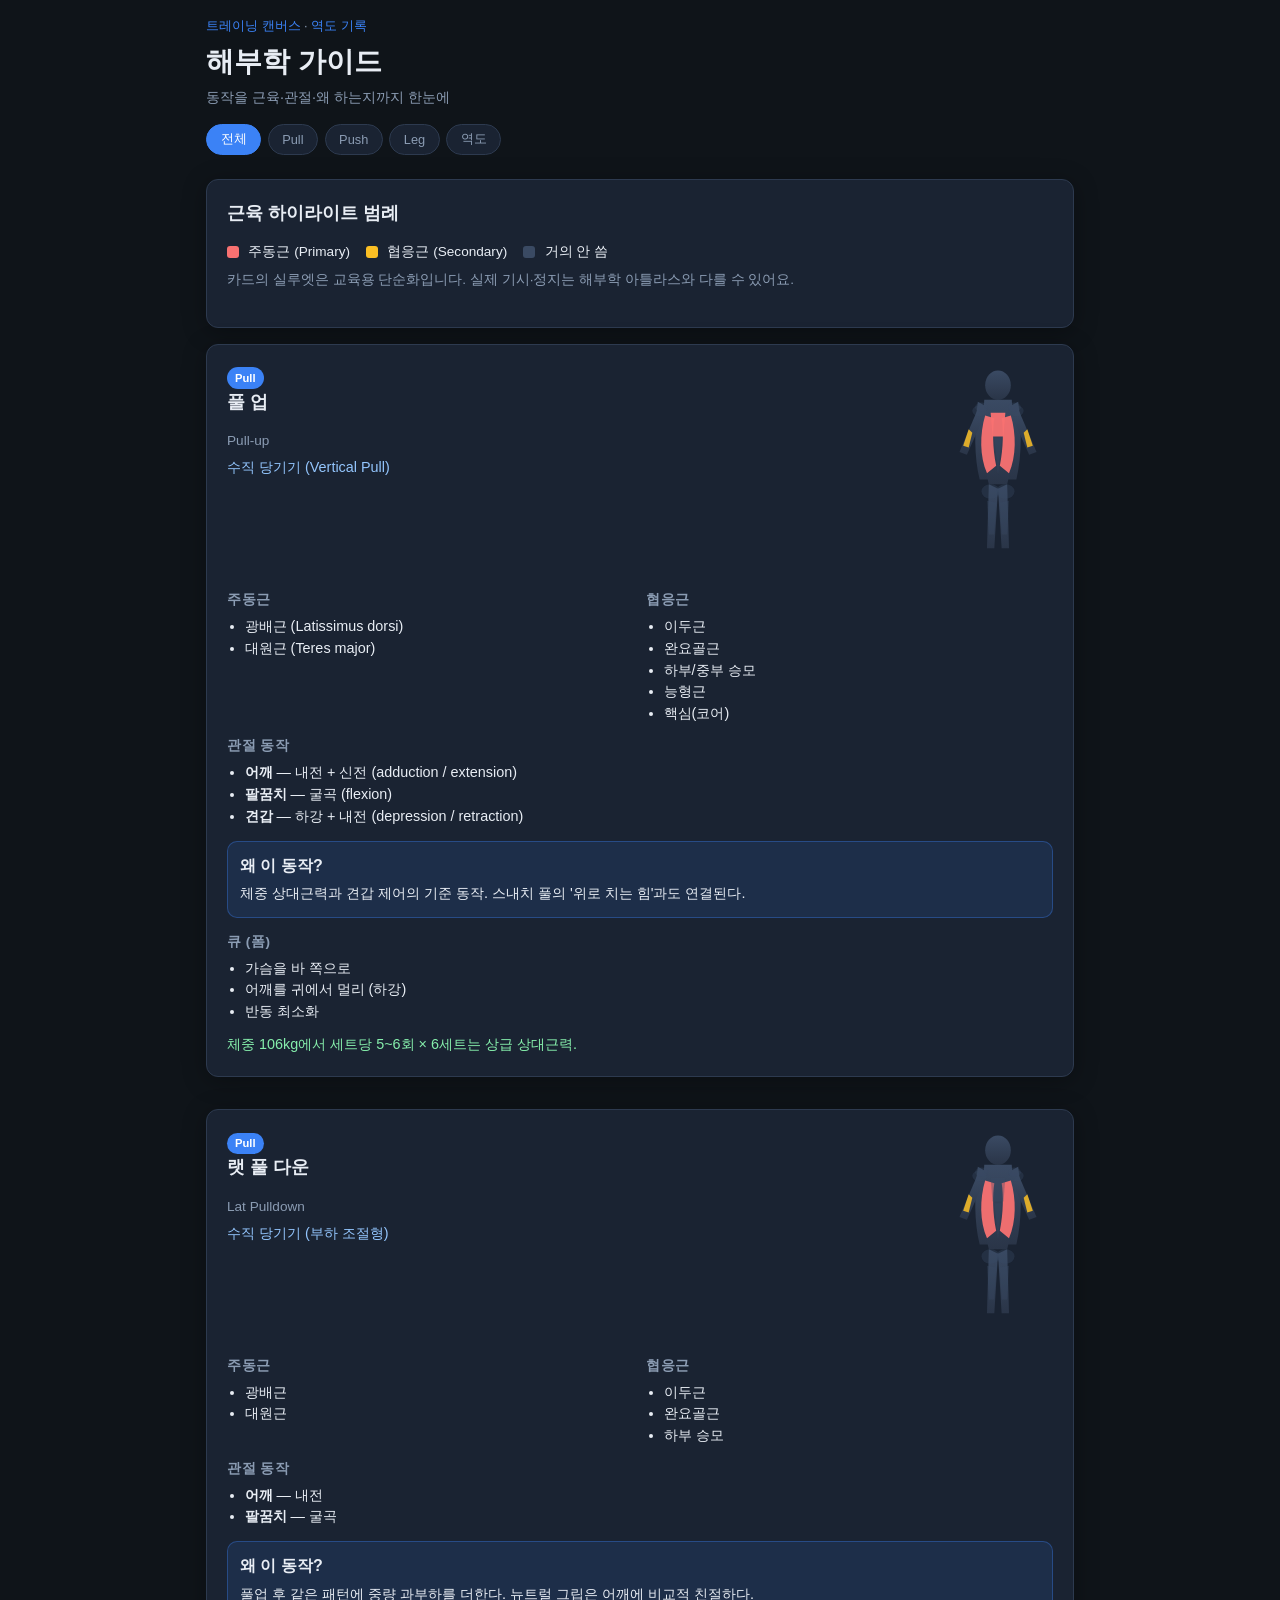
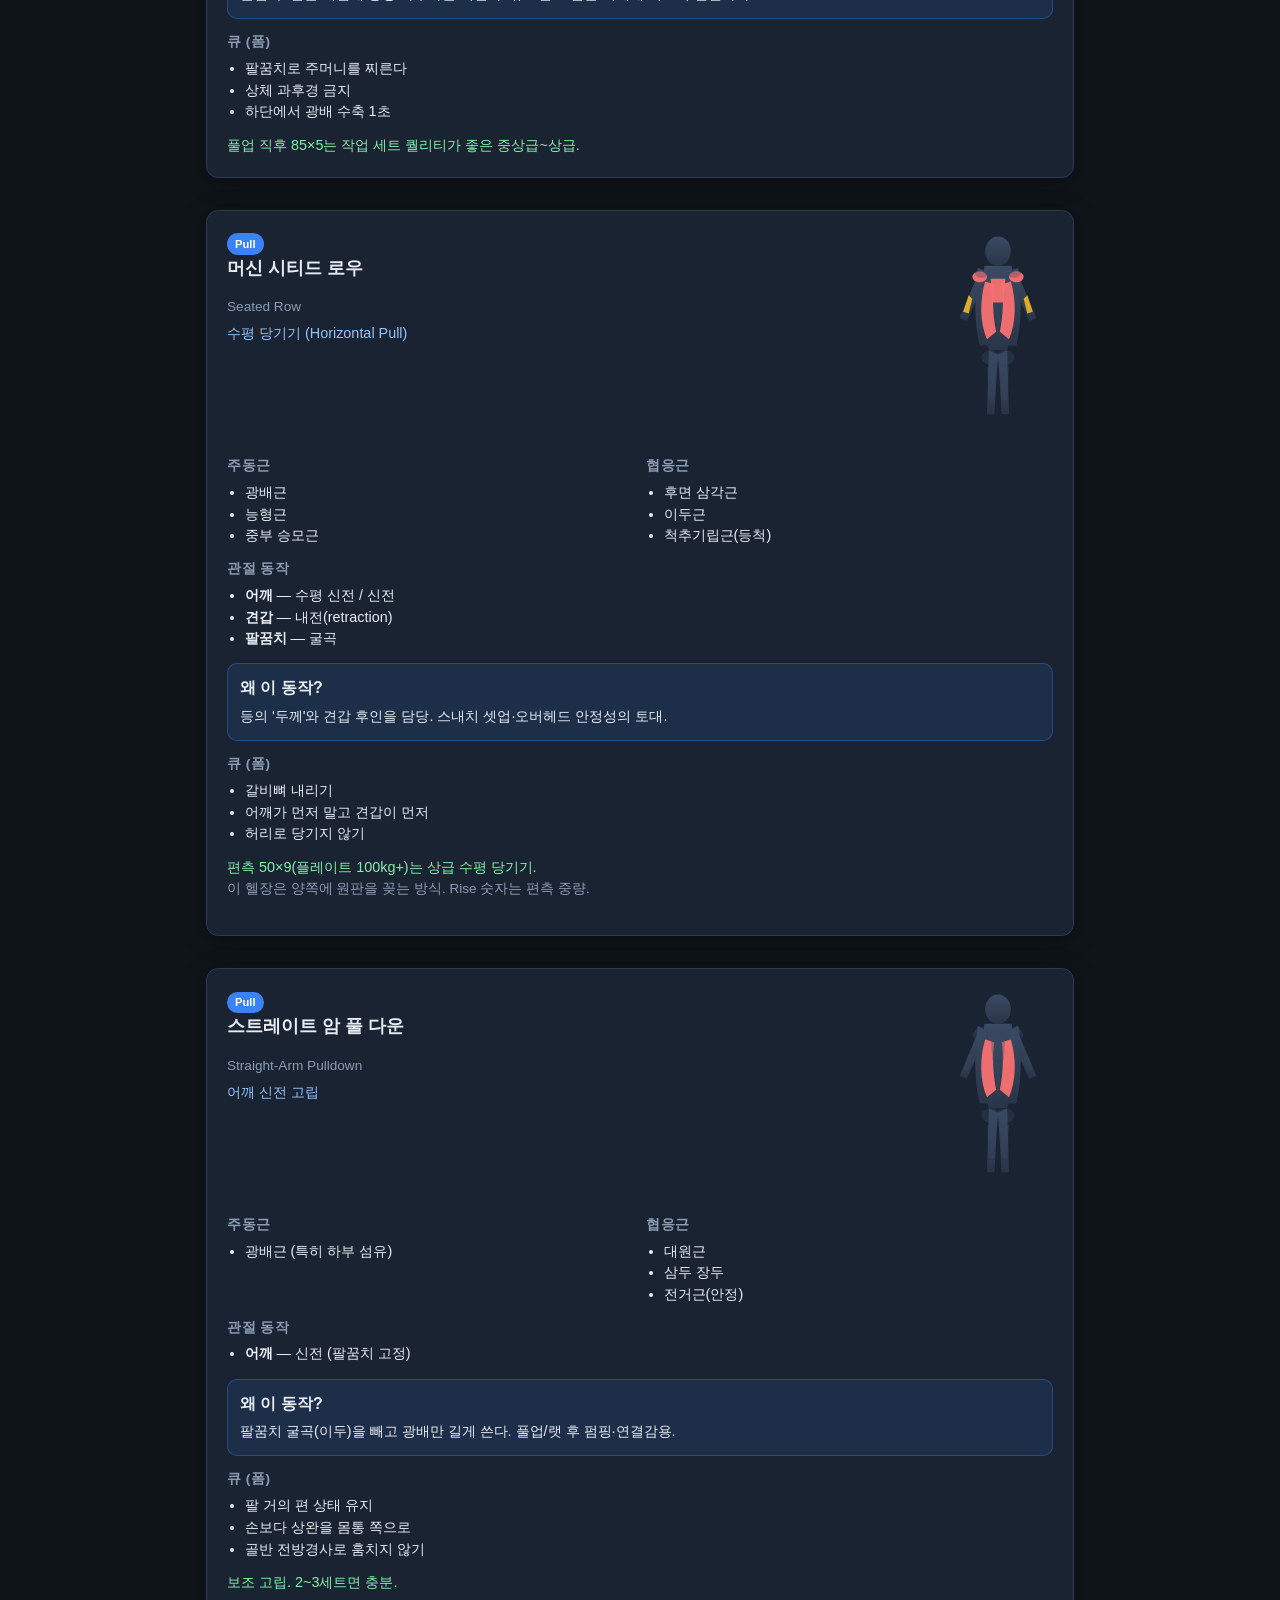
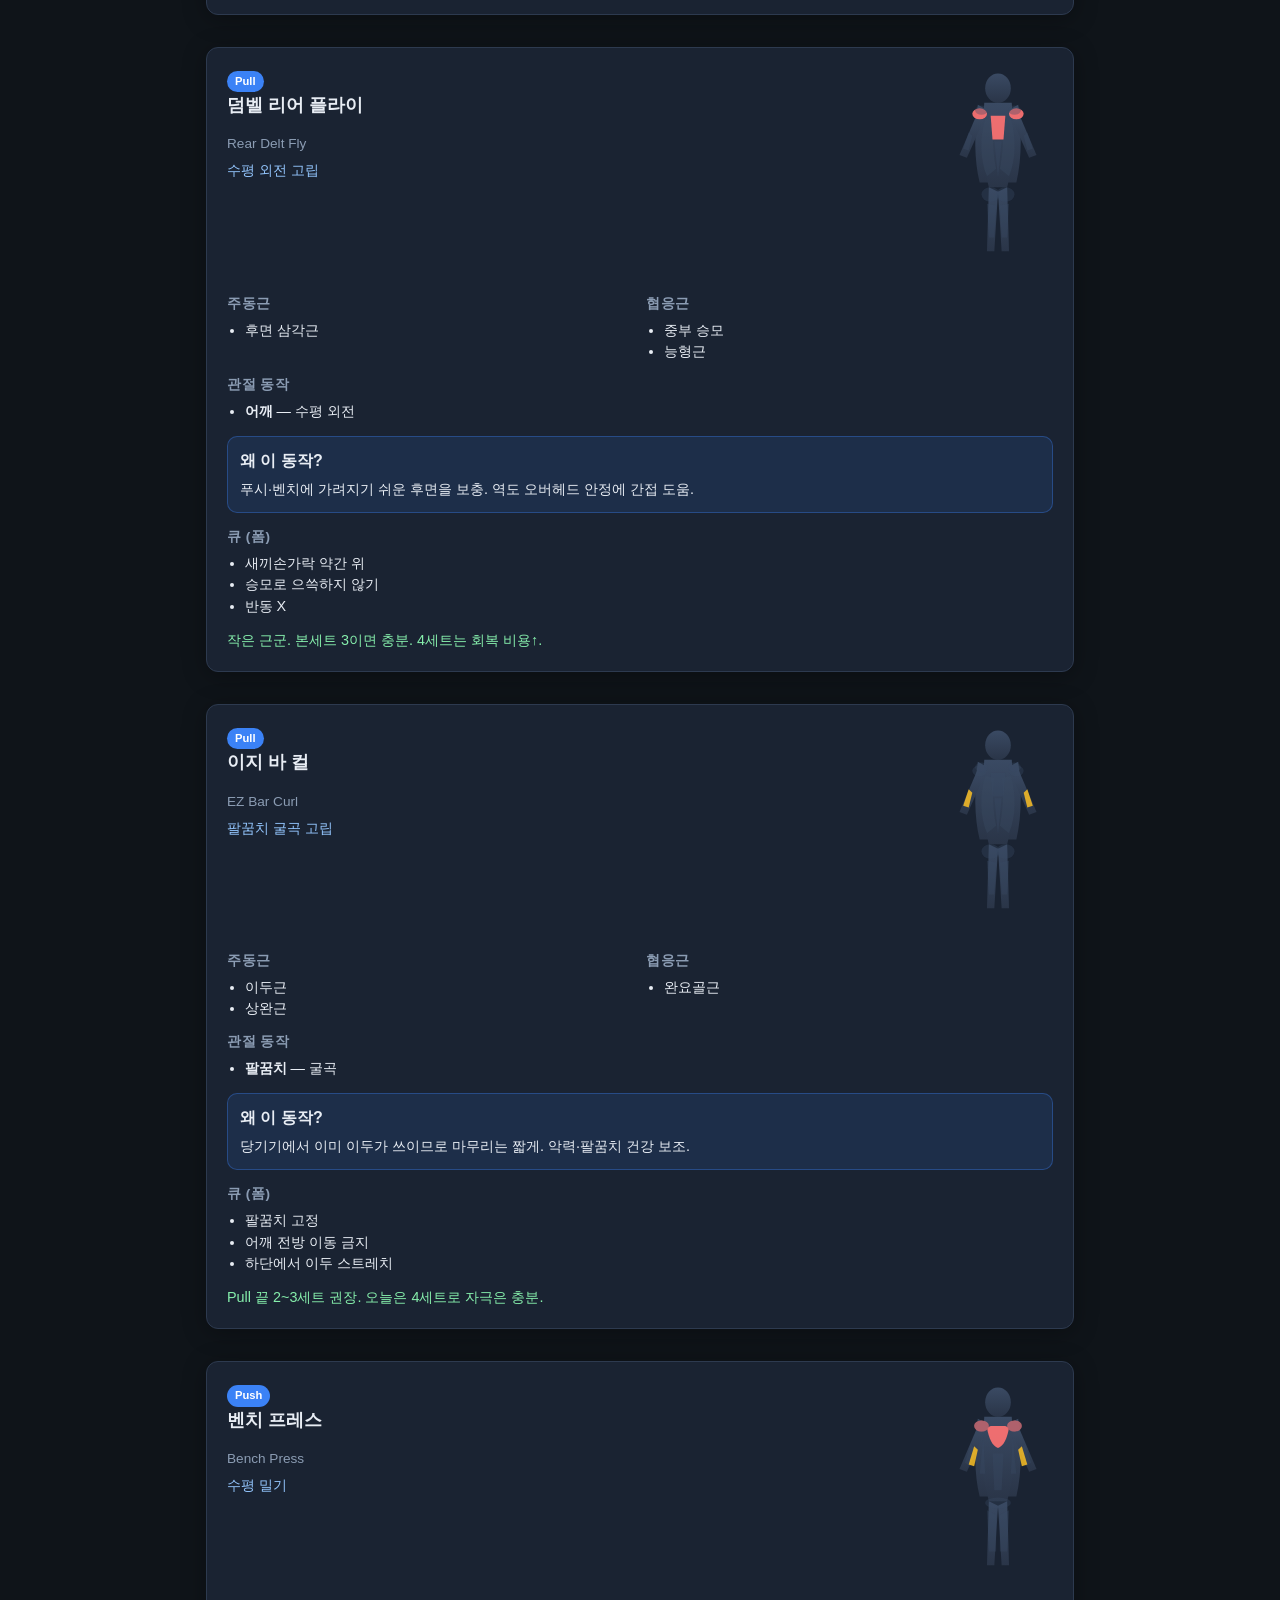
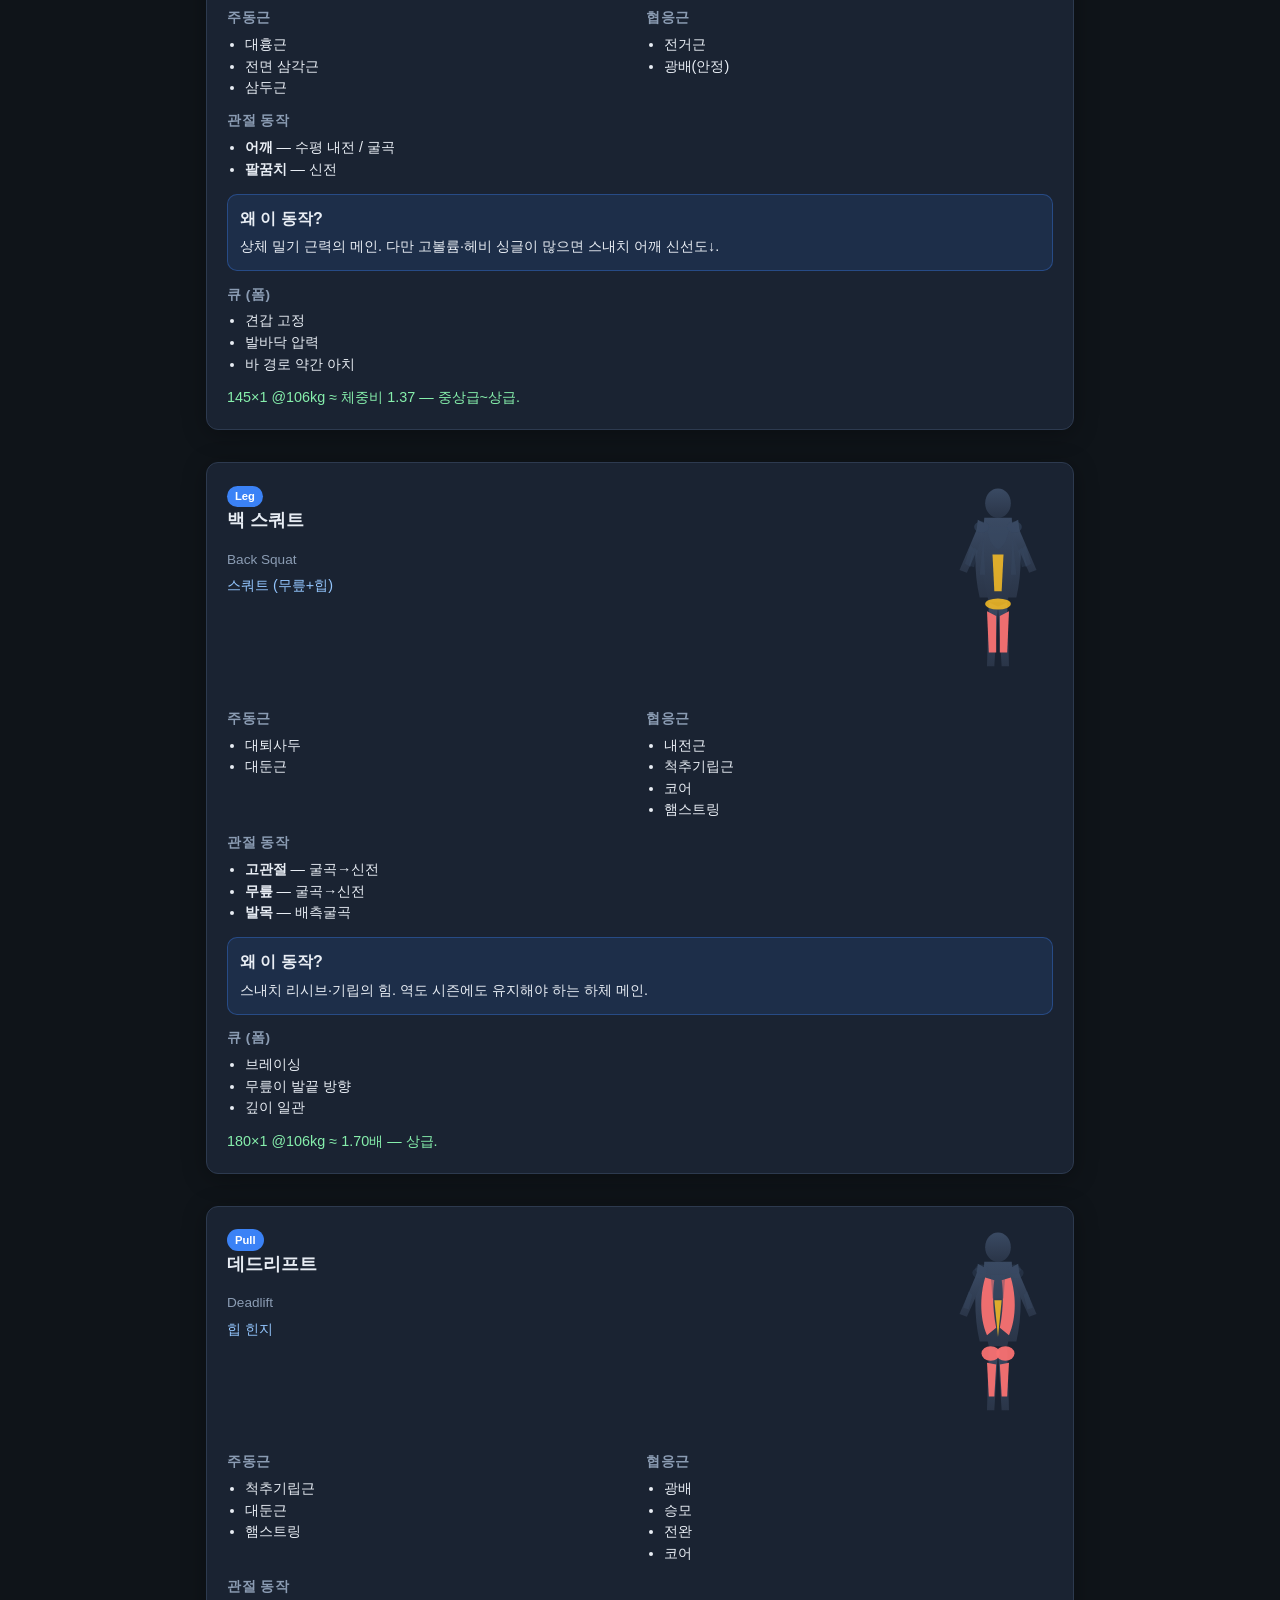
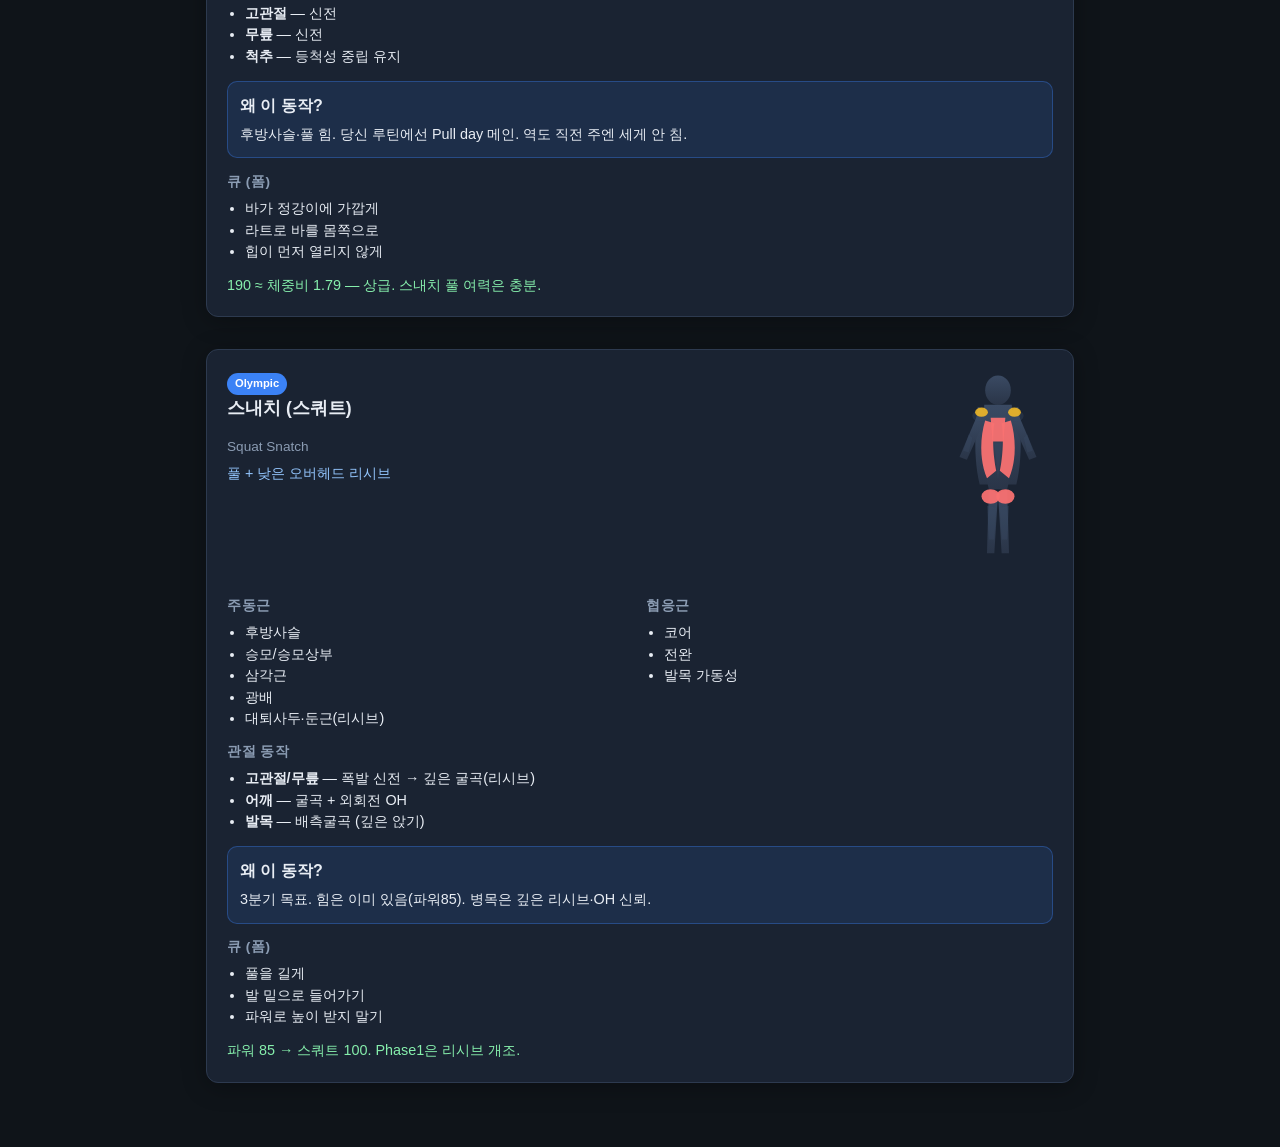
==== anatomy.html @ 2588e781 "Add training canvas and anatomy guide for coaching logs Seed gym/run sessions from recent Rise and r" ====
<!DOCTYPE html>
<html lang="ko">
<head>
  <meta charset="UTF-8">
  <meta name="viewport" content="width=device-width, initial-scale=1.0, viewport-fit=cover">
  <meta name="theme-color" content="#0f1419">
  <title>해부학 가이드 — Training Lab</title>
  <link rel="stylesheet" href="css/style.css">
  <link rel="stylesheet" href="css/lab.css">
</head>
<body>
  <div class="app lab">
    <header class="header">
      <div class="header__brand">
        <p class="eyebrow"><a href="canvas.html">트레이닝 캔버스</a> · <a href="index.html">역도 기록</a></p>
        <h1>해부학 가이드</h1>
        <p class="subtitle">동작을 근육·관절·왜 하는지까지 한눈에</p>
      </div>
      <div class="chip-row" id="category-filters">
        <button class="chip active" data-cat="all">전체</button>
        <button class="chip" data-cat="Pull">Pull</button>
        <button class="chip" data-cat="Push">Push</button>
        <button class="chip" data-cat="Leg">Leg</button>
        <button class="chip" data-cat="Olympic">역도</button>
      </div>
    </header>

    <main>
      <section class="card legend-card">
        <h2>근육 하이라이트 범례</h2>
        <div class="legend-grid">
          <span><i class="swatch swatch-primary"></i> 주동근 (Primary)</span>
          <span><i class="swatch swatch-secondary"></i> 협응근 (Secondary)</span>
          <span><i class="swatch swatch-muted"></i> 거의 안 씀</span>
        </div>
        <p class="hint">카드의 실루엣은 교육용 단순화입니다. 실제 기시·정지는 해부학 아틀라스와 다를 수 있어요.</p>
      </section>

      <div id="exercise-grid" class="exercise-grid"></div>
    </main>
  </div>

  <template id="exercise-card-tpl">
    <article class="card exercise-card">
      <div class="exercise-card__top">
        <div>
          <span class="badge-cat"></span>
          <h2 class="ex-name"></h2>
          <p class="ex-en"></p>
          <p class="ex-pattern"></p>
        </div>
        <div class="body-map" aria-hidden="true"></div>
      </div>

      <div class="split-2">
        <div>
          <h3>주동근</h3>
          <ul class="muscle-list primary-list"></ul>
        </div>
        <div>
          <h3>협응근</h3>
          <ul class="muscle-list secondary-list"></ul>
        </div>
      </div>

      <h3>관절 동작</h3>
      <ul class="joint-list"></ul>

      <div class="callout">
        <strong>왜 이 동작?</strong>
        <p class="why-text"></p>
      </div>

      <h3>큐 (폼)</h3>
      <ul class="cue-list"></ul>

      <p class="level-note"></p>
      <p class="machine-note hint"></p>
    </article>
  </template>

  <script src="js/body-map.js"></script>
  <script src="js/anatomy.js"></script>
</body>
</html>
---- css/style.css ----
:root {
  --bg: #0f1419;
  --surface: #1a2332;
  --surface-2: #243044;
  --border: #2d3a4f;
  --text: #e8edf4;
  --text-muted: #8b9cb3;
  --accent: #3b82f6;
  --accent-hover: #2563eb;
  --success: #22c55e;
  --danger: #ef4444;
  --warning: #f59e0b;
  --radius: 12px;
  --shadow: 0 4px 24px rgba(0, 0, 0, 0.3);
}

*,
*::before,
*::after {
  box-sizing: border-box;
}

body {
  margin: 0;
  font-family: "Pretendard", -apple-system, BlinkMacSystemFont, "Segoe UI", sans-serif;
  background: var(--bg);
  color: var(--text);
  line-height: 1.5;
  min-height: 100vh;
}

.app {
  max-width: 900px;
  margin: 0 auto;
  padding: 1rem 1rem 3rem;
}

.header {
  margin-bottom: 1.5rem;
}

.header__brand h1 {
  margin: 0;
  font-size: 1.75rem;
  font-weight: 700;
}

.subtitle {
  margin: 0.25rem 0 1rem;
  color: var(--text-muted);
  font-size: 0.9rem;
}

.tabs {
  display: flex;
  gap: 0.5rem;
  flex-wrap: wrap;
}

.tab {
  background: var(--surface);
  border: 1px solid var(--border);
  color: var(--text-muted);
  padding: 0.5rem 1rem;
  border-radius: 999px;
  cursor: pointer;
  font-size: 0.875rem;
  transition: all 0.15s;
}

.tab:hover {
  border-color: var(--accent);
  color: var(--text);
}

.tab.active {
  background: var(--accent);
  border-color: var(--accent);
  color: #fff;
}

.nav-lab {
  display: flex;
  gap: 0.5rem;
  flex-wrap: wrap;
  margin-bottom: 0.75rem;
}

.nav-lab a {
  color: var(--accent);
  text-decoration: none;
  font-size: 0.85rem;
  padding: 0.25rem 0.6rem;
  border: 1px solid var(--border);
  border-radius: 999px;
  background: var(--surface);
}

.nav-lab a:hover {
  border-color: var(--accent);
}

.panel {
  display: none;
}

.panel.active {
  display: block;
}

.card {
  background: var(--surface);
  border: 1px solid var(--border);
  border-radius: var(--radius);
  padding: 1.25rem;
  margin-bottom: 1rem;
  box-shadow: var(--shadow);
}

.card h2 {
  margin: 0 0 1rem;
  font-size: 1.1rem;
}

.card-header {
  display: flex;
  justify-content: space-between;
  align-items: center;
  margin-bottom: 1rem;
}

.card-header h2 {
  margin: 0;
}

.session-meta {
  display: grid;
  grid-template-columns: 1fr 2fr;
  gap: 1rem;
}

label {
  display: flex;
  flex-direction: column;
  gap: 0.35rem;
  font-size: 0.8rem;
  color: var(--text-muted);
}

input,
select,
textarea,
output {
  font: inherit;
  color: var(--text);
  background: var(--surface-2);
  border: 1px solid var(--border);
  border-radius: 8px;
  padding: 0.6rem 0.75rem;
}

input:focus,
select:focus,
textarea:focus {
  outline: 2px solid var(--accent);
  outline-offset: 1px;
}

.form-grid {
  display: grid;
  grid-template-columns: repeat(auto-fill, minmax(140px, 1fr));
  gap: 0.75rem;
  margin-bottom: 0.75rem;
}

.full-width {
  margin-bottom: 0.75rem;
}

.computed output {
  font-weight: 600;
  color: var(--accent);
}

.hidden {
  display: none !important;
}

.form-actions {
  display: flex;
  gap: 0.5rem;
  flex-wrap: wrap;
}

.btn {
  border: none;
  border-radius: 8px;
  padding: 0.6rem 1.1rem;
  font: inherit;
  font-size: 0.875rem;
  cursor: pointer;
  transition: background 0.15s;
}

.btn-primary {
  background: var(--accent);
  color: #fff;
}

.btn-primary:hover {
  background: var(--accent-hover);
}

.btn-ghost {
  background: var(--surface-2);
  color: var(--text);
  border: 1px solid var(--border);
}

.btn-ghost:hover {
  border-color: var(--accent);
}

.btn-danger {
  background: var(--danger);
  color: #fff;
}

.file-btn {
  display: inline-flex;
  align-items: center;
}

.session-preview {
  font-size: 0.9rem;
}

.session-preview.empty {
  color: var(--text-muted);
  font-style: italic;
}

.session-entry {
  padding: 0.75rem;
  background: var(--surface-2);
  border-radius: 8px;
  margin-bottom: 0.5rem;
  display: flex;
  justify-content: space-between;
  align-items: flex-start;
  gap: 0.5rem;
}

.session-entry__meta {
  flex: 1;
}

.session-entry__lift {
  font-weight: 600;
  text-transform: uppercase;
  font-size: 0.75rem;
  letter-spacing: 0.05em;
  color: var(--accent);
}

.session-entry__detail {
  margin-top: 0.25rem;
}

.session-entry__memo {
  margin-top: 0.25rem;
  color: var(--text-muted);
  font-size: 0.85rem;
}

.badge {
  display: inline-block;
  padding: 0.15rem 0.5rem;
  border-radius: 999px;
  font-size: 0.75rem;
  font-weight: 600;
}

.badge-success {
  background: rgba(34, 197, 94, 0.2);
  color: var(--success);
}

.badge-fail {
  background: rgba(239, 68, 68, 0.2);
  color: var(--danger);
}

.badge-partial {
  background: rgba(245, 158, 11, 0.2);
  color: var(--warning);
}

.btn-remove {
  background: none;
  border: none;
  color: var(--text-muted);
  cursor: pointer;
  font-size: 1.25rem;
  line-height: 1;
  padding: 0.25rem;
}

.btn-remove:hover {
  color: var(--danger);
}

.filters {
  display: flex;
  gap: 0.75rem;
  flex-wrap: wrap;
  align-items: flex-end;
}

.history-day {
  margin-bottom: 1.25rem;
}

.history-day__header {
  display: flex;
  justify-content: space-between;
  align-items: center;
  margin-bottom: 0.5rem;
  padding-bottom: 0.5rem;
  border-bottom: 1px solid var(--border);
}

.history-day__date {
  font-weight: 600;
}

.history-day__condition {
  font-size: 0.85rem;
  color: var(--text-muted);
}

.stats-grid {
  display: grid;
  grid-template-columns: repeat(auto-fill, minmax(180px, 1fr));
  gap: 0.75rem;
  margin-bottom: 1rem;
}

.stat-card {
  background: var(--surface);
  border: 1px solid var(--border);
  border-radius: var(--radius);
  padding: 1rem;
  display: flex;
  flex-direction: column;
  gap: 0.25rem;
}

.stat-label {
  font-size: 0.8rem;
  color: var(--text-muted);
}

.stat-value {
  font-size: 1.75rem;
  font-weight: 700;
  color: var(--accent);
}

.weekly-prs,
.weekly-conditions {
  font-size: 0.9rem;
}

.weekly-prs p,
.weekly-conditions p {
  margin: 0.35rem 0;
}

.guide-list {
  margin: 0;
  padding-left: 1.25rem;
  color: var(--text-muted);
  font-size: 0.9rem;
}

.guide-list li {
  margin-bottom: 0.35rem;
}

.hint {
  color: var(--text-muted);
  font-size: 0.85rem;
  margin: 0 0 1rem;
}

.empty-state {
  text-align: center;
  color: var(--text-muted);
  padding: 2rem;
}

@media (max-width: 600px) {
  .session-meta {
    grid-template-columns: 1fr;
  }

  .form-grid {
    grid-template-columns: 1fr 1fr;
  }
}
---- css/lab.css ----
/* Training Lab — canvas + anatomy */

.lab .eyebrow {
  margin: 0 0 0.35rem;
  font-size: 0.8rem;
  color: var(--text-muted);
}

.lab .eyebrow a {
  color: var(--accent);
  text-decoration: none;
}

.lab .eyebrow a:hover {
  text-decoration: underline;
}

.chip-row {
  display: flex;
  flex-wrap: wrap;
  gap: 0.4rem;
  margin-top: 0.75rem;
}

.chip {
  background: var(--surface);
  border: 1px solid var(--border);
  color: var(--text-muted);
  padding: 0.35rem 0.85rem;
  border-radius: 999px;
  cursor: pointer;
  font-size: 0.8rem;
}

.chip.active {
  background: var(--accent);
  border-color: var(--accent);
  color: #fff;
}

.profile-grid {
  display: grid;
  gap: 1.25rem;
}

@media (min-width: 720px) {
  .profile-grid {
    grid-template-columns: 1fr 1fr;
  }
}

.stat-inline {
  display: flex;
  flex-wrap: wrap;
  gap: 0.5rem;
  margin-top: 0.5rem;
}

.pill {
  background: var(--surface-2);
  border: 1px solid var(--border);
  border-radius: 10px;
  padding: 0.45rem 0.7rem;
  min-width: 5.5rem;
}

.pill span {
  display: block;
  font-size: 0.7rem;
  color: var(--text-muted);
}

.pill strong {
  font-size: 1rem;
}

.goals-grid {
  display: grid;
  gap: 0.75rem;
}

@media (min-width: 720px) {
  .goals-grid {
    grid-template-columns: 1fr 1fr;
  }
}

.goal-card {
  background: var(--surface-2);
  border: 1px solid var(--border);
  border-radius: var(--radius);
  padding: 0.9rem;
}

.goal-card__head {
  display: flex;
  justify-content: space-between;
  gap: 0.5rem;
  align-items: flex-start;
}

.goal-card h3 {
  margin: 0;
  font-size: 1rem;
}

.progress {
  height: 8px;
  background: var(--border);
  border-radius: 999px;
  overflow: hidden;
  margin: 0.6rem 0 0.35rem;
}

.progress i {
  display: block;
  height: 100%;
  background: linear-gradient(90deg, #22c55e, #3b82f6);
}

.weekend-plan {
  display: grid;
  gap: 0.5rem;
}

.weekend-item {
  display: grid;
  grid-template-columns: 2.5rem 7rem 1fr;
  gap: 0.5rem;
  padding: 0.55rem 0.7rem;
  background: var(--surface-2);
  border-radius: 10px;
  border: 1px solid var(--border);
  font-size: 0.9rem;
}

.highlights {
  display: grid;
  gap: 0.45rem;
}

.hl-item {
  display: grid;
  grid-template-columns: 7rem 1fr auto;
  gap: 0.5rem;
  align-items: center;
  padding: 0.5rem 0.65rem;
  background: var(--surface-2);
  border-radius: 10px;
  border: 1px solid var(--border);
  font-size: 0.85rem;
}

.hl-item--up {
  border-color: rgba(34, 197, 94, 0.45);
}

.hl-date {
  color: var(--text-muted);
  font-size: 0.75rem;
}

.timeline {
  display: grid;
  gap: 0.85rem;
}

.tl-card {
  background: var(--surface-2);
  border: 1px solid var(--border);
  border-radius: var(--radius);
  padding: 0.85rem;
}

.tl-card--pull { border-left: 3px solid #60a5fa; }
.tl-card--push { border-left: 3px solid #f87171; }
.tl-card--leg { border-left: 3px solid #c084fc; }
.tl-card--run { border-left: 3px solid #34d399; }

.tl-head {
  display: flex;
  flex-wrap: wrap;
  gap: 0.5rem;
  align-items: center;
  margin-bottom: 0.55rem;
  font-size: 0.9rem;
}

.badge-cat {
  display: inline-block;
  font-size: 0.7rem;
  padding: 0.15rem 0.5rem;
  border-radius: 999px;
  background: var(--accent);
  color: #fff;
  font-weight: 600;
}

.tl-ex-list {
  display: grid;
  gap: 0.45rem;
}

.tl-ex {
  padding: 0.4rem 0.5rem;
  background: rgba(0, 0, 0, 0.2);
  border-radius: 8px;
}

.tl-ex__name {
  font-weight: 600;
  font-size: 0.9rem;
}

.tl-ex__sets {
  font-size: 0.8rem;
  color: var(--text-muted);
  word-break: break-word;
}

.tl-ex__sets em {
  color: var(--success);
  font-style: normal;
  font-weight: 600;
}

.up { color: var(--success); }

.tl-meta {
  font-size: 0.8rem;
  color: var(--text-muted);
}

/* Anatomy */
.legend-grid {
  display: flex;
  flex-wrap: wrap;
  gap: 1rem;
  margin: 0.5rem 0;
  font-size: 0.85rem;
}

.swatch {
  display: inline-block;
  width: 12px;
  height: 12px;
  border-radius: 3px;
  margin-right: 0.35rem;
  vertical-align: middle;
}

.swatch-primary { background: #f87171; }
.swatch-secondary { background: #fbbf24; }
.swatch-muted { background: #3a4a63; }

.exercise-grid {
  display: grid;
  gap: 1rem;
}

.exercise-card__top {
  display: grid;
  grid-template-columns: 1fr 110px;
  gap: 0.75rem;
  align-items: start;
  margin-bottom: 0.75rem;
}

.ex-name {
  margin: 0.35rem 0 0;
  font-size: 1.25rem;
}

.ex-en {
  margin: 0;
  color: var(--text-muted);
  font-size: 0.85rem;
}

.ex-pattern {
  margin: 0.35rem 0 0;
  font-size: 0.9rem;
  color: #93c5fd;
}

.split-2 {
  display: grid;
  gap: 0.75rem;
  margin: 0.75rem 0;
}

@media (min-width: 600px) {
  .split-2 {
    grid-template-columns: 1fr 1fr;
  }
}

.exercise-card h3 {
  margin: 0.75rem 0 0.35rem;
  font-size: 0.85rem;
  color: var(--text-muted);
  text-transform: uppercase;
  letter-spacing: 0.04em;
}

.muscle-list,
.joint-list,
.cue-list {
  margin: 0;
  padding-left: 1.1rem;
  font-size: 0.9rem;
}

.callout {
  margin: 0.85rem 0;
  padding: 0.75rem;
  background: rgba(59, 130, 246, 0.12);
  border: 1px solid rgba(59, 130, 246, 0.35);
  border-radius: 10px;
}

.callout p {
  margin: 0.35rem 0 0;
  font-size: 0.9rem;
}

.level-note {
  margin: 0.75rem 0 0;
  font-size: 0.9rem;
  color: #86efac;
}

.body-map-svg {
  width: 100%;
  max-width: 110px;
}

.body-map-svg svg {
  width: 100%;
  height: auto;
  display: block;
}

.body-map-svg .m-off {
  fill: #3a4a63;
  opacity: 0.35;
}

.body-map-svg .m-on {
  fill: #f87171;
  opacity: 0.95;
}

.body-map-svg .m-sec {
  fill: #fbbf24;
  opacity: 0.85;
}

.nav-lab {
  display: flex;
  gap: 0.5rem;
  flex-wrap: wrap;
  margin-bottom: 0.75rem;
}

.nav-lab a {
  color: var(--accent);
  text-decoration: none;
  font-size: 0.85rem;
  padding: 0.25rem 0.6rem;
  border: 1px solid var(--border);
  border-radius: 999px;
  background: var(--surface);
}

.nav-lab a:hover {
  border-color: var(--accent);
}
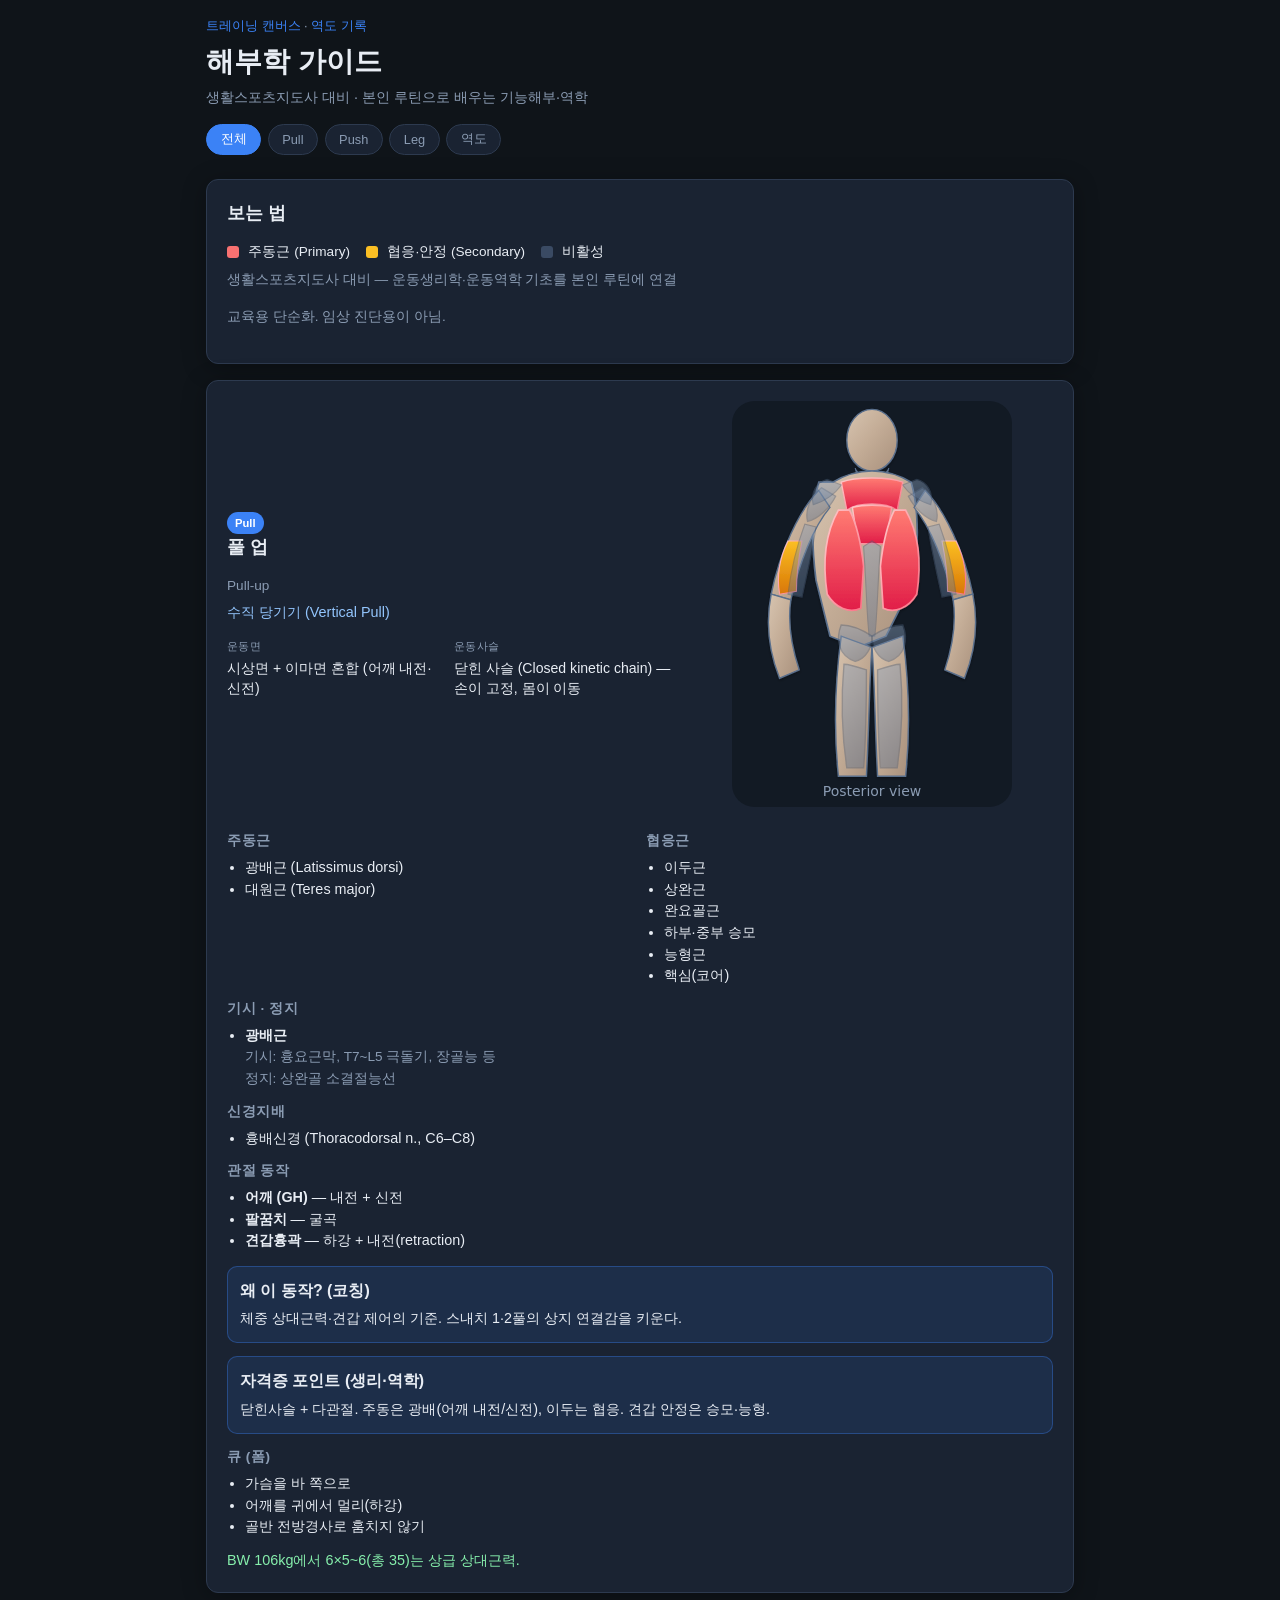
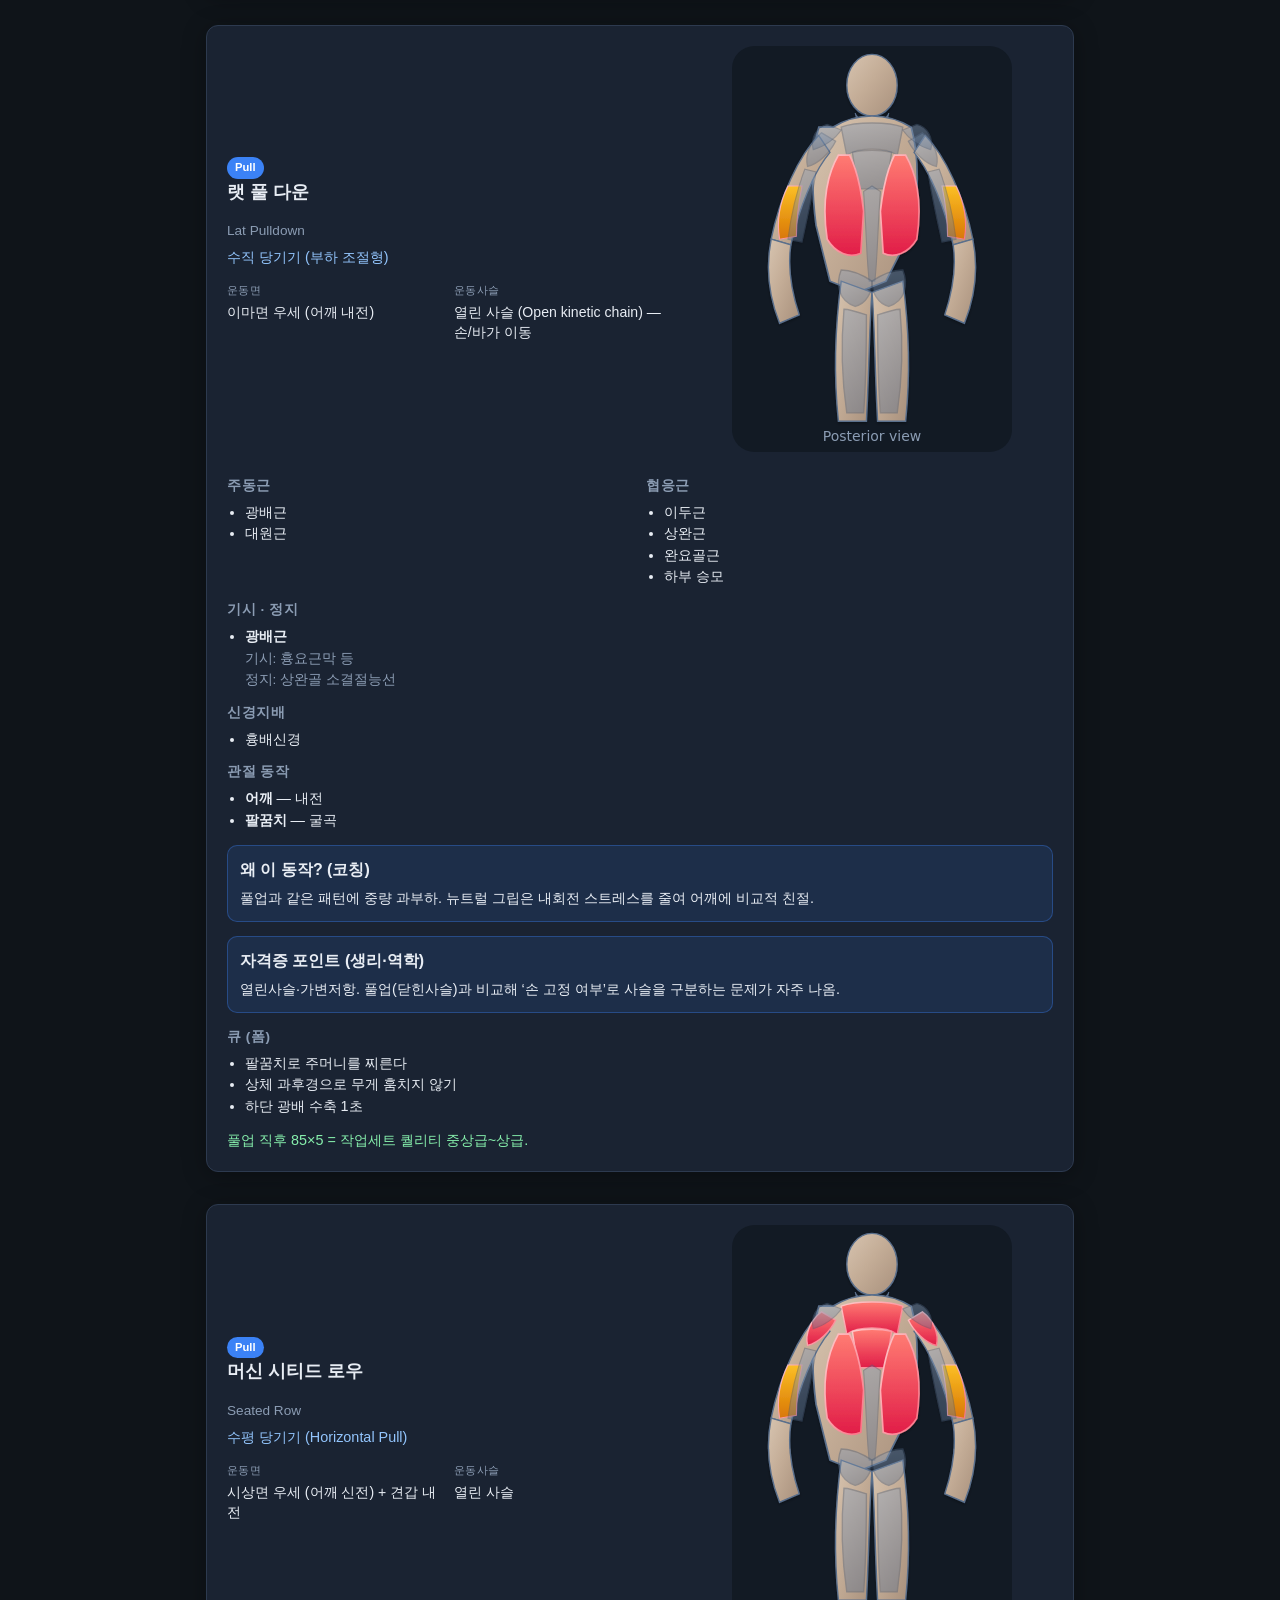
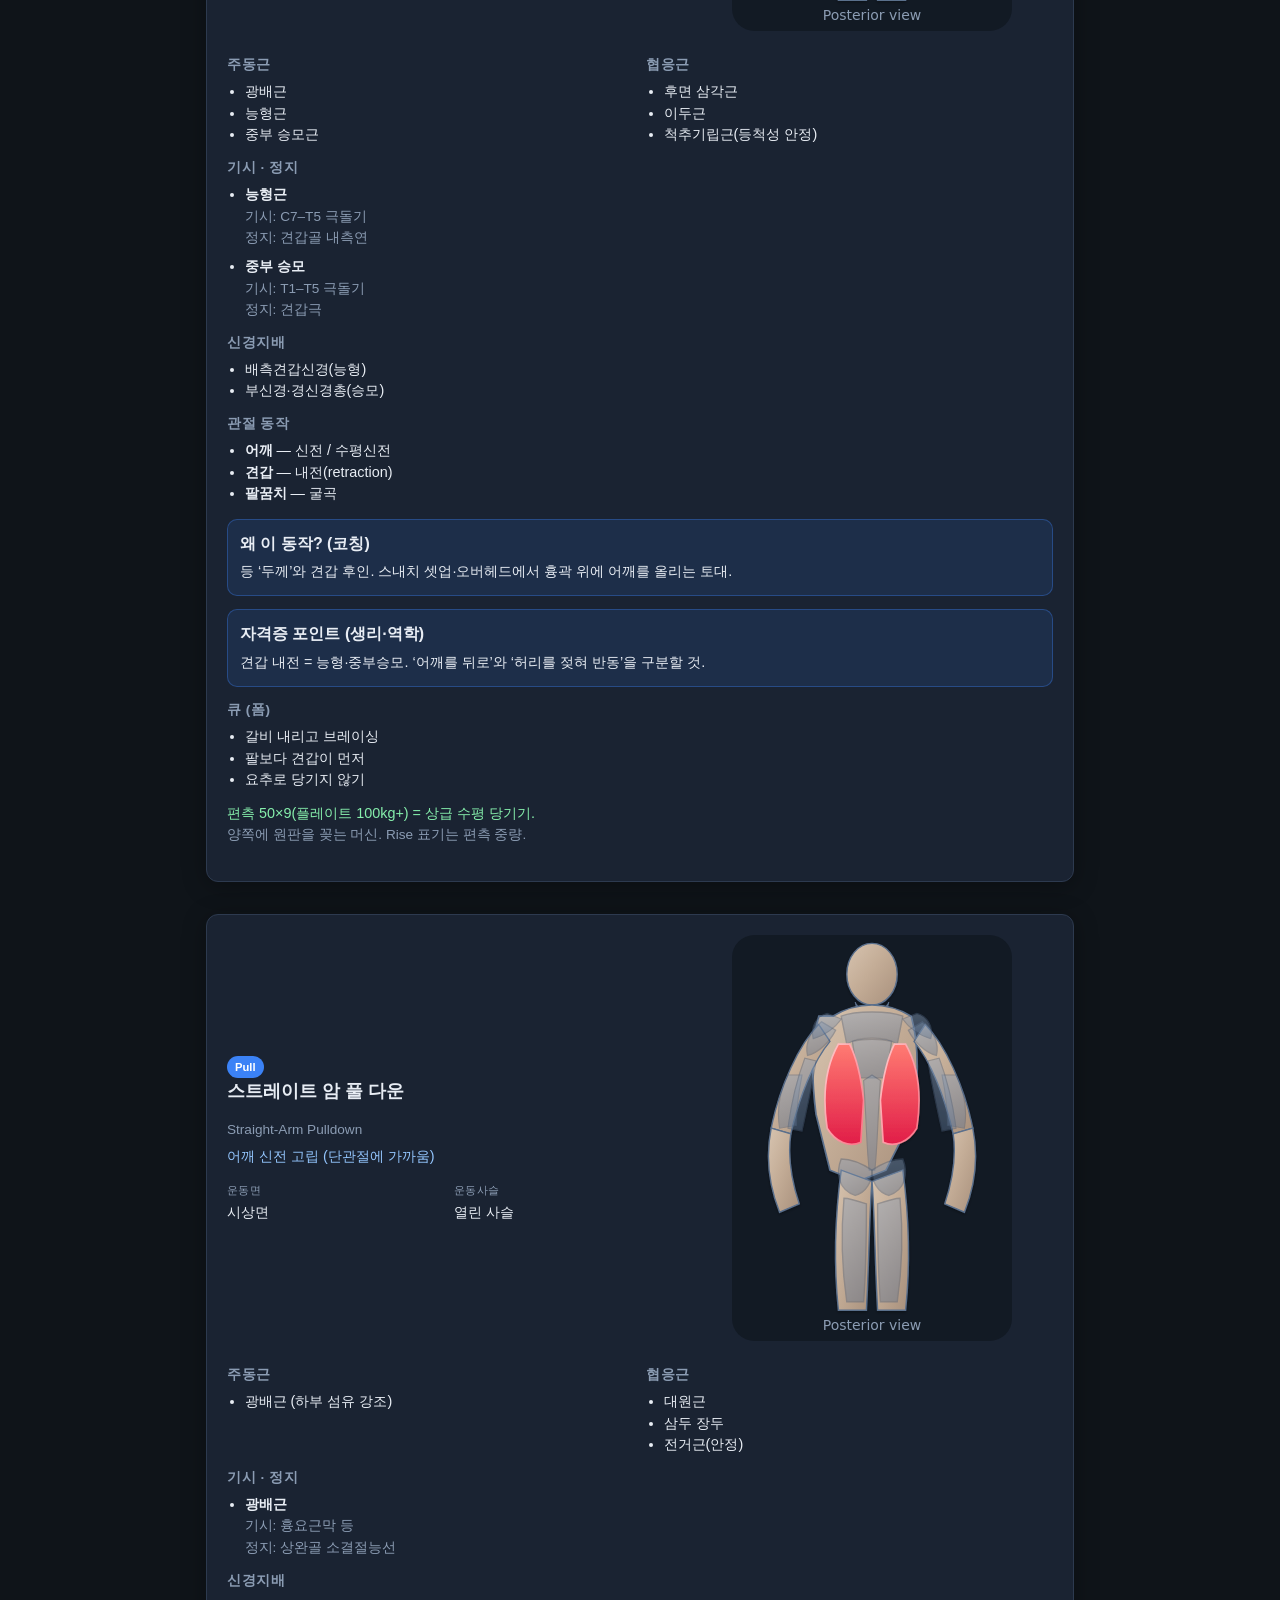
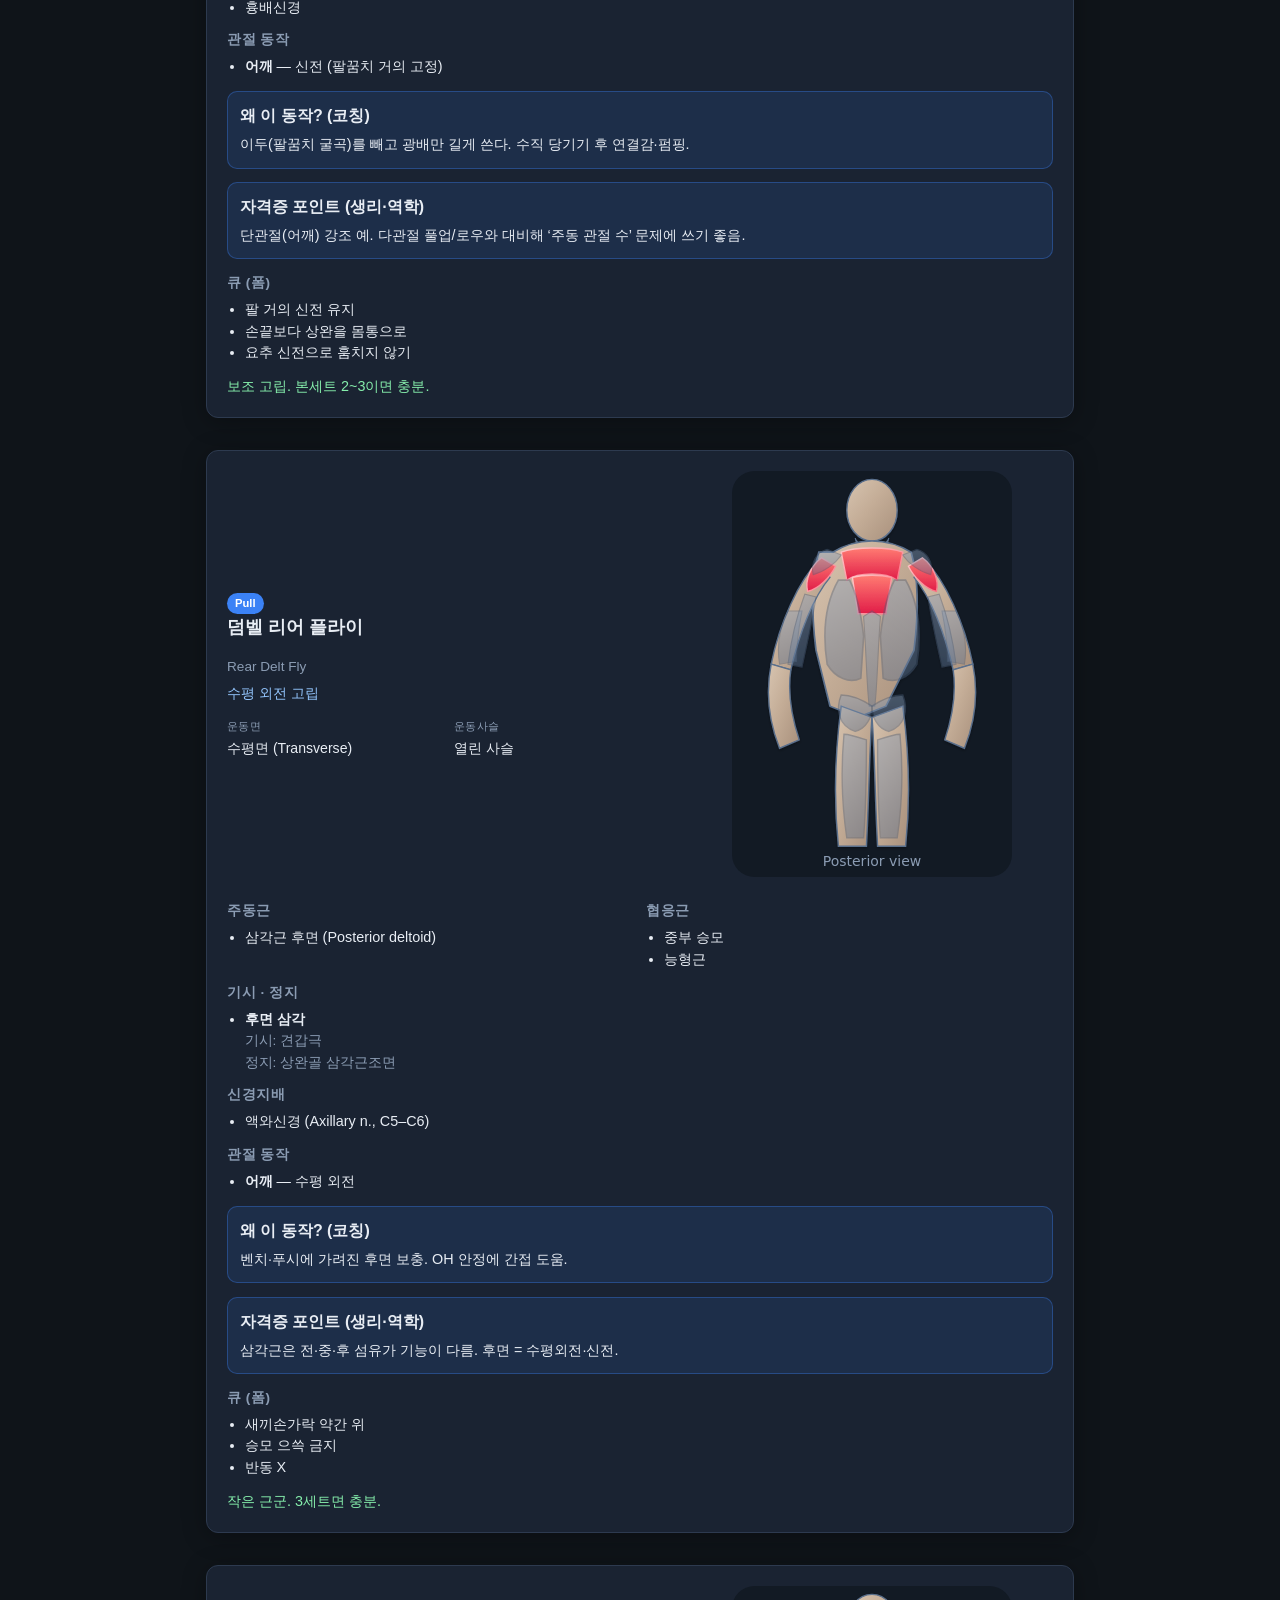
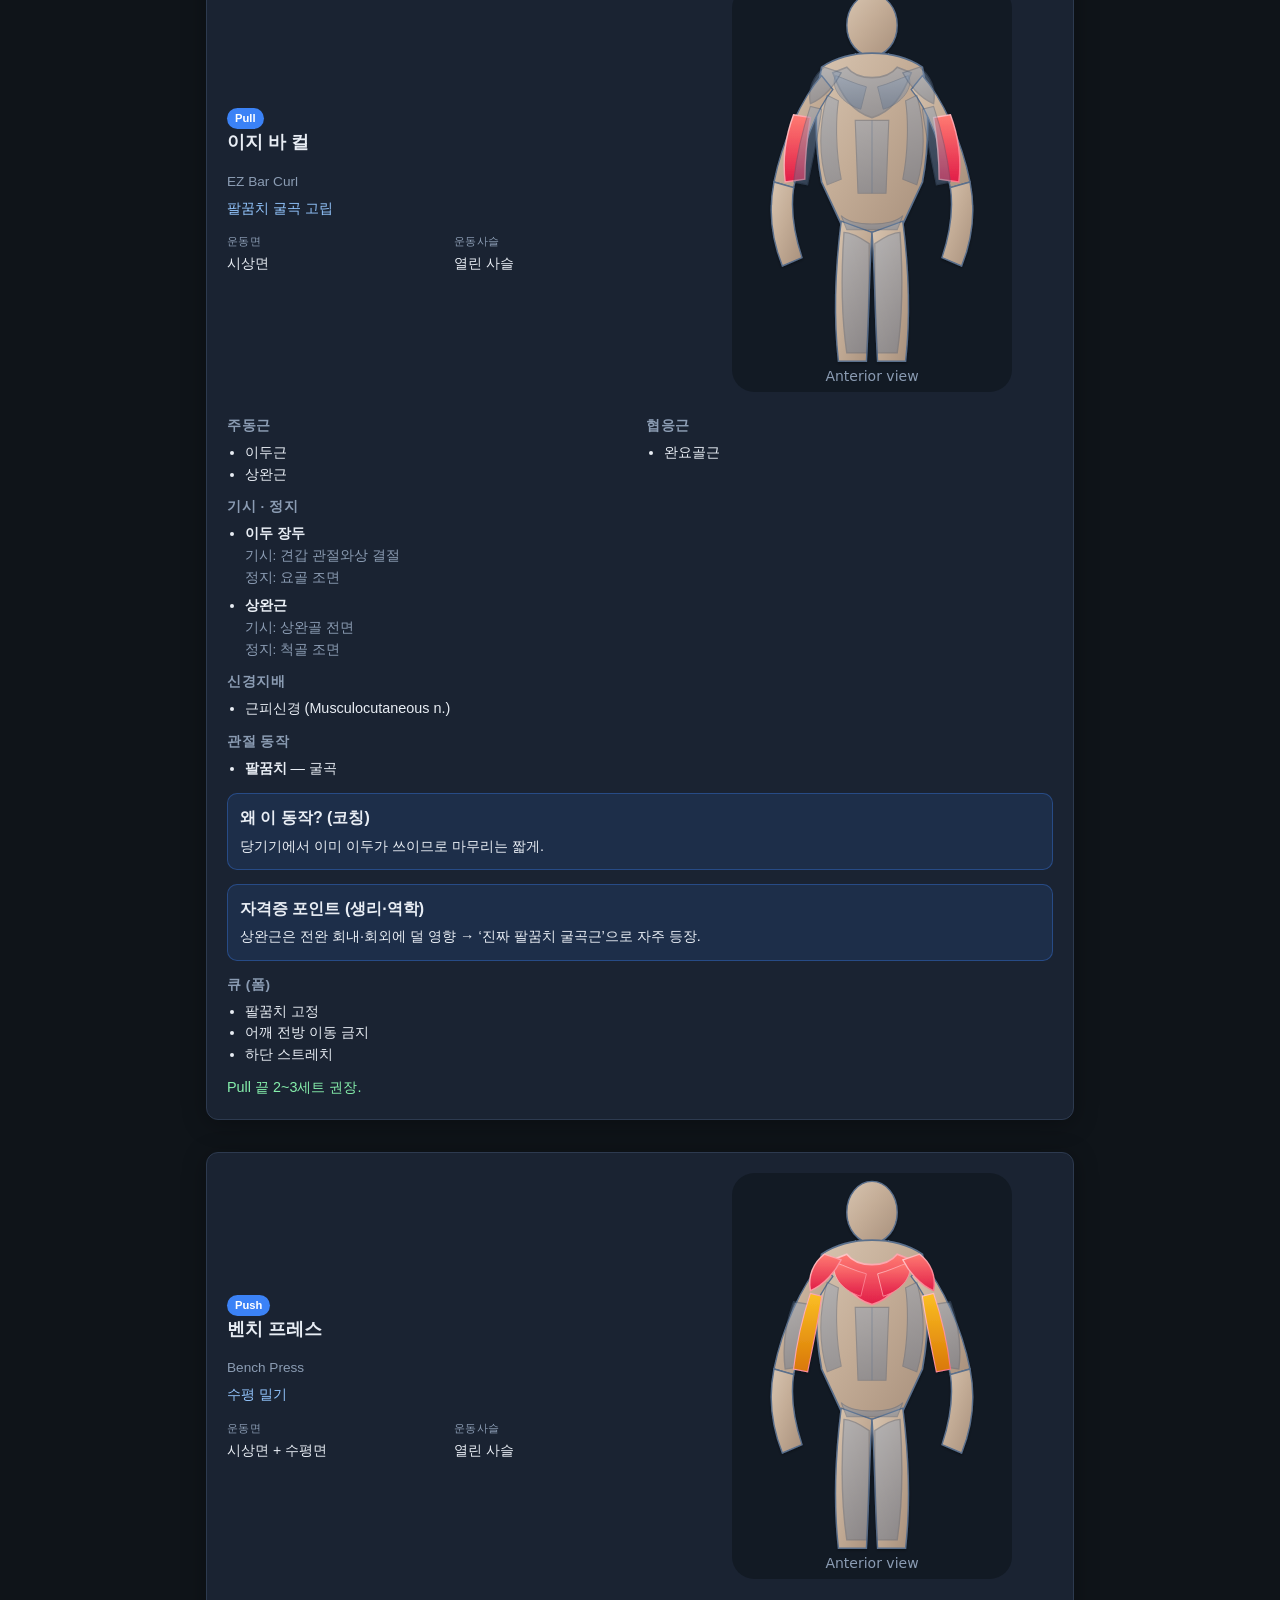
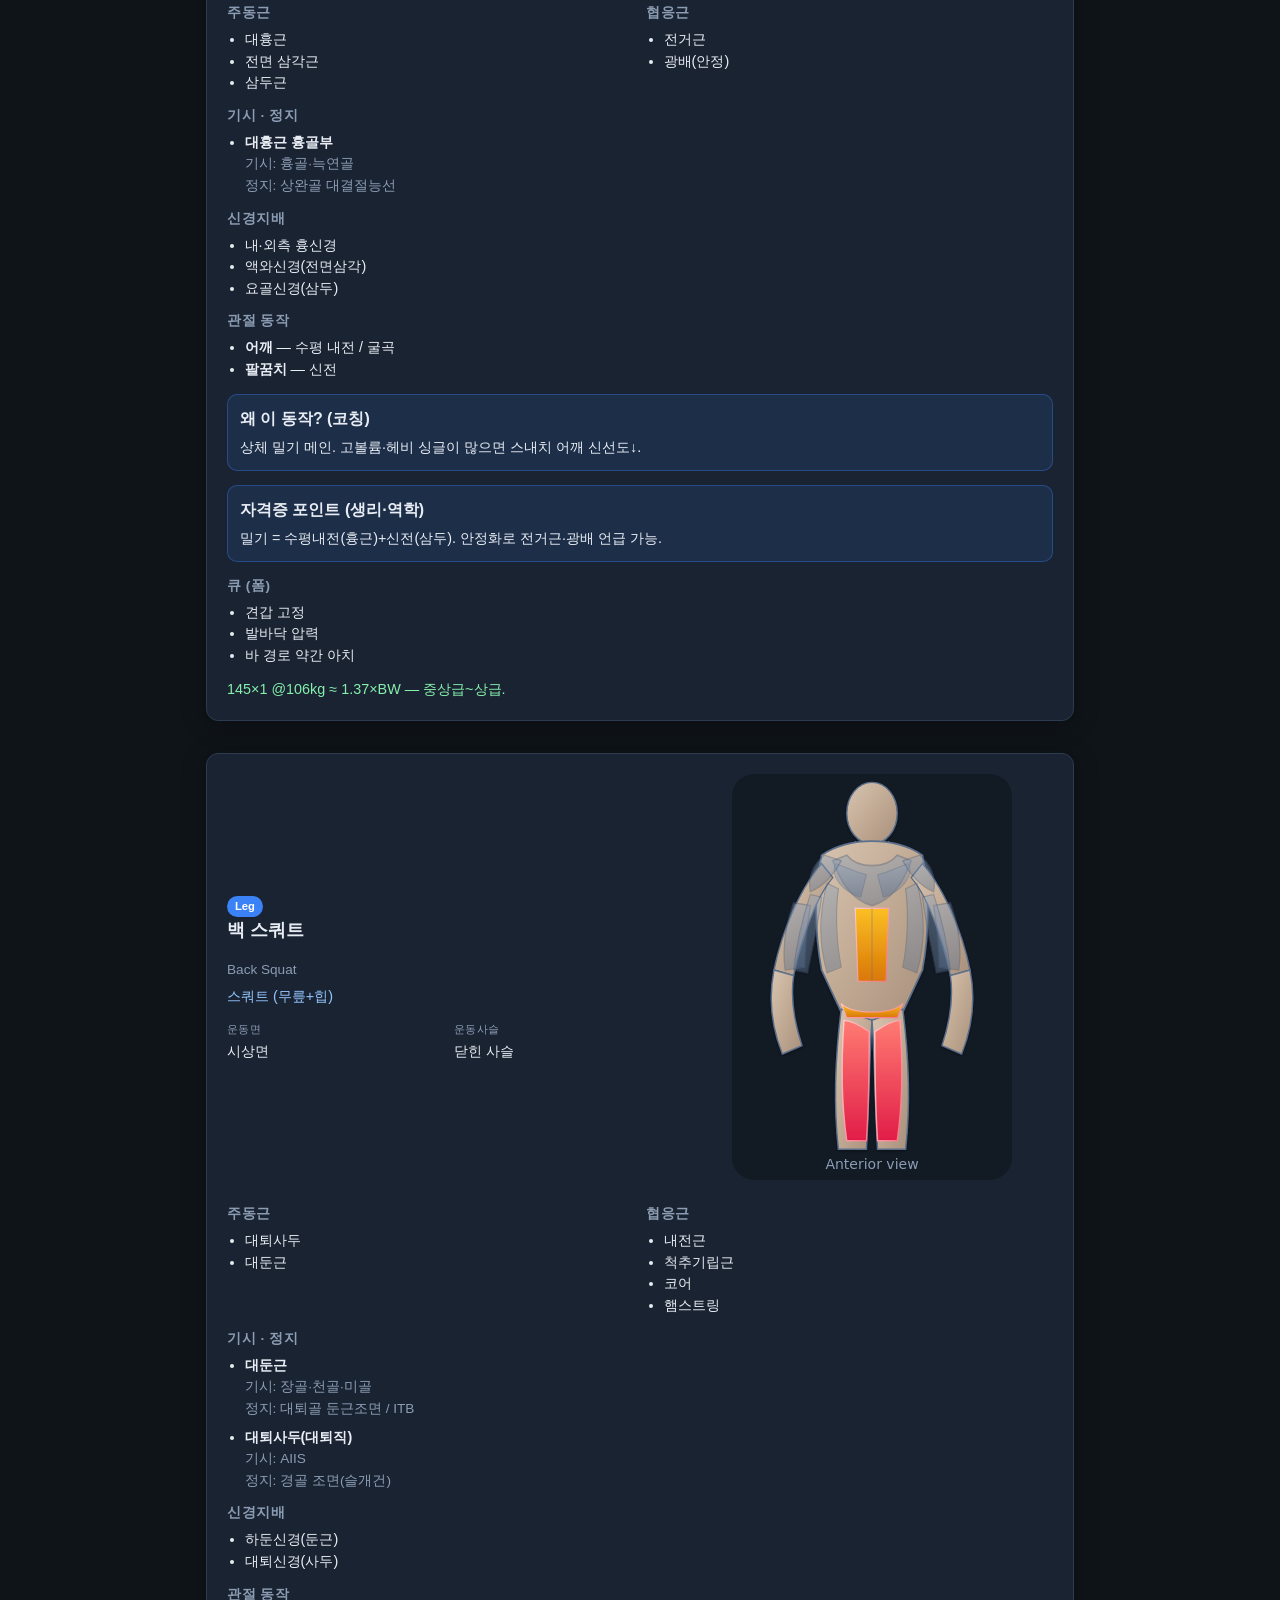
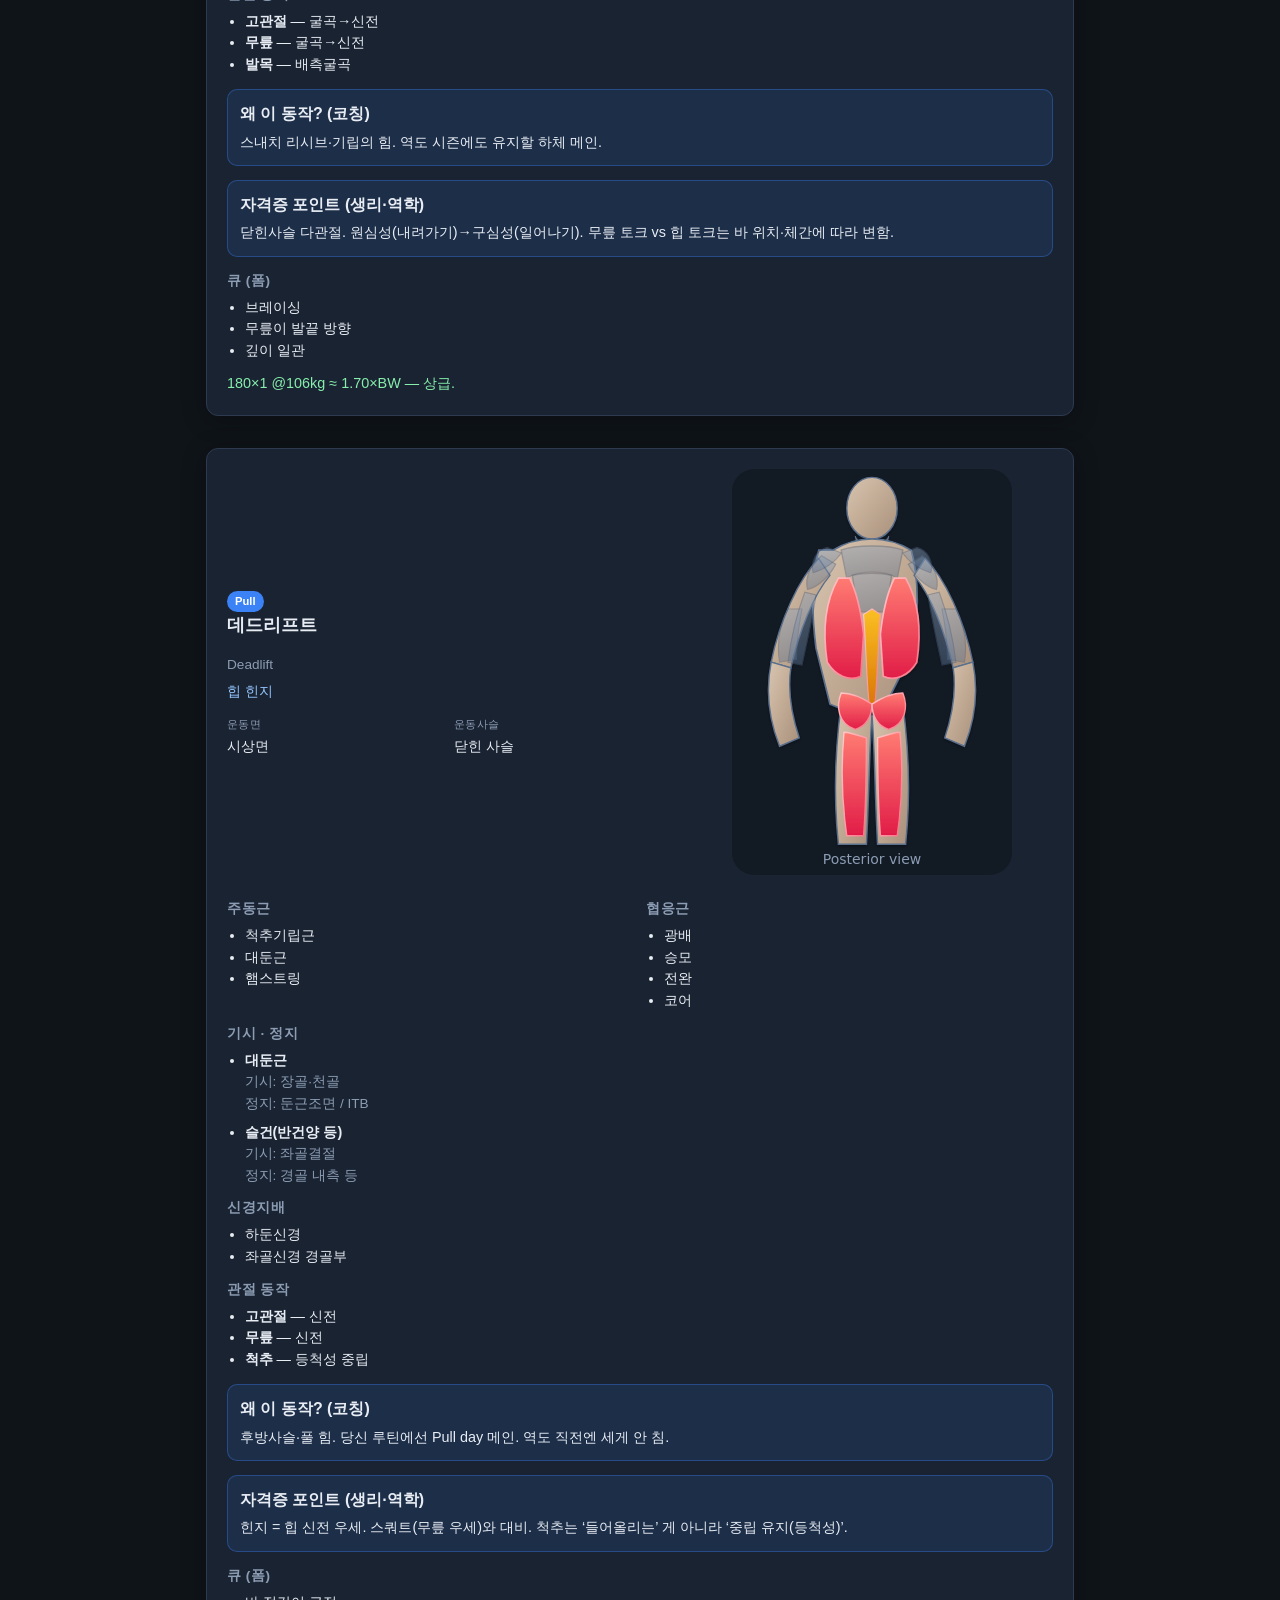
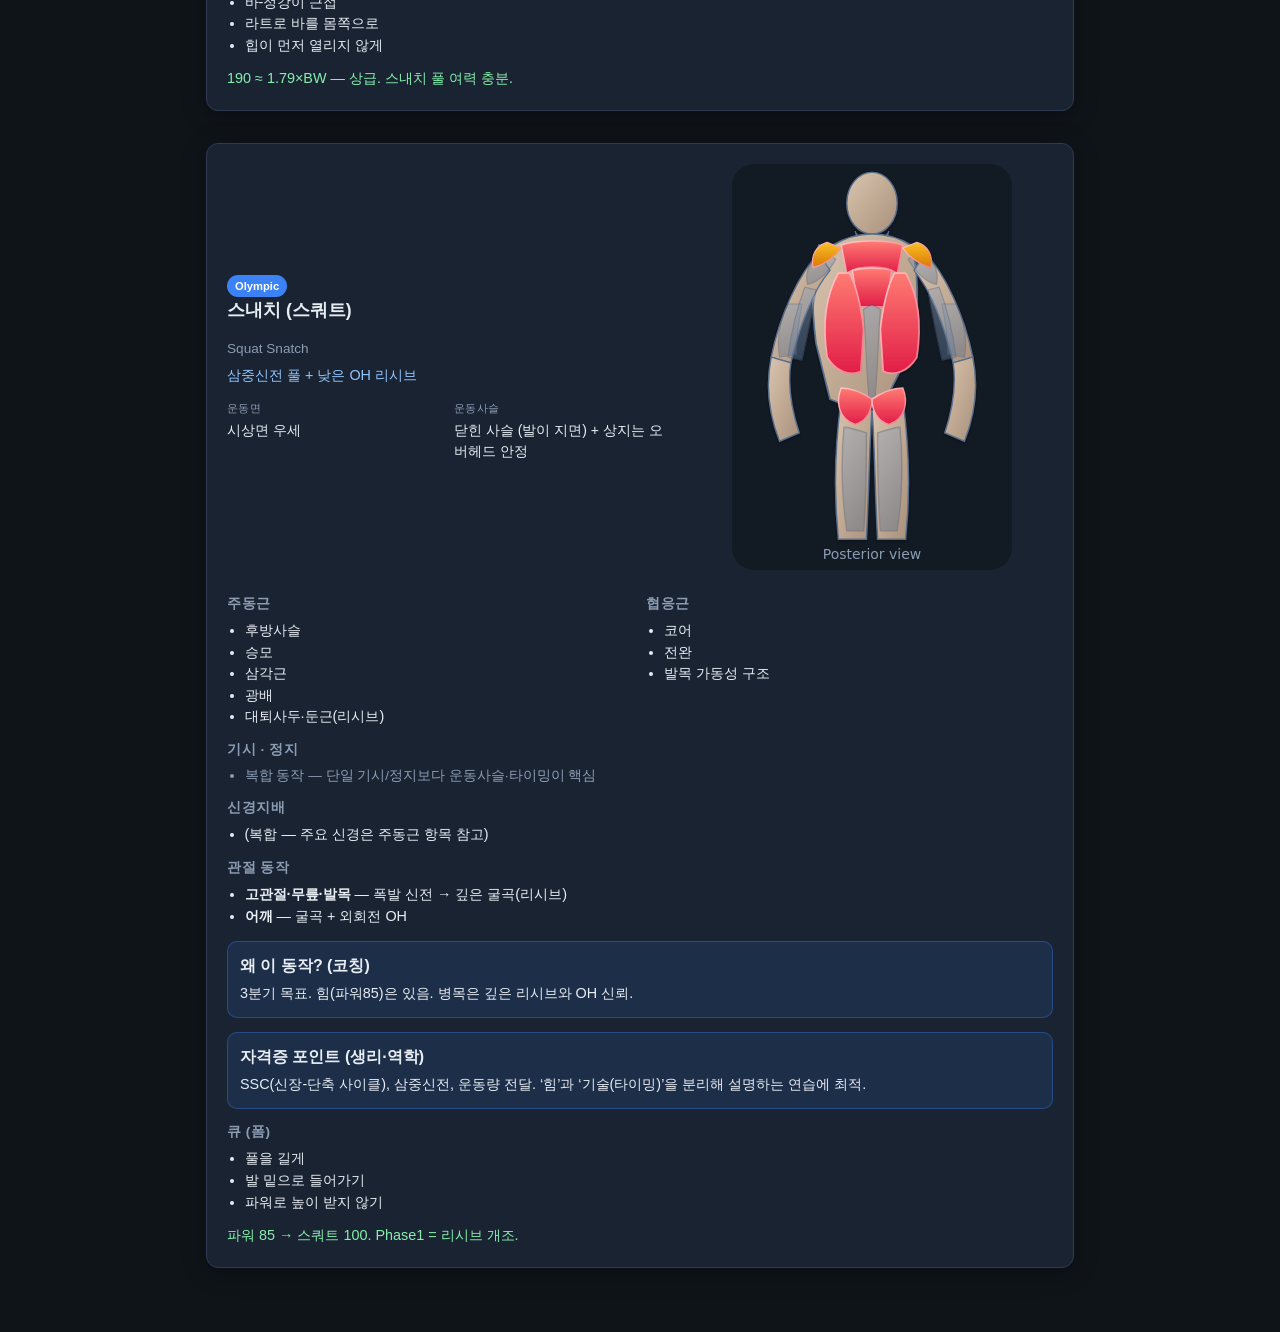
==== commit fee88af5: "Upgrade anatomy guide to textbook figures and cert-level detail Replace crude silhouettes with shade" ====
--- a/anatomy.html
+++ b/anatomy.html
@@ -14,7 +14,7 @@
       <div class="header__brand">
         <p class="eyebrow"><a href="canvas.html">트레이닝 캔버스</a> · <a href="index.html">역도 기록</a></p>
         <h1>해부학 가이드</h1>
-        <p class="subtitle">동작을 근육·관절·왜 하는지까지 한눈에</p>
+        <p class="subtitle">생활스포츠지도사 대비 · 본인 루틴으로 배우는 기능해부·역학</p>
       </div>
       <div class="chip-row" id="category-filters">
         <button class="chip active" data-cat="all">전체</button>
@@ -27,13 +27,14 @@
 
     <main>
       <section class="card legend-card">
-        <h2>근육 하이라이트 범례</h2>
+        <h2>보는 법</h2>
         <div class="legend-grid">
           <span><i class="swatch swatch-primary"></i> 주동근 (Primary)</span>
-          <span><i class="swatch swatch-secondary"></i> 협응근 (Secondary)</span>
-          <span><i class="swatch swatch-muted"></i> 거의 안 씀</span>
+          <span><i class="swatch swatch-secondary"></i> 협응·안정 (Secondary)</span>
+          <span><i class="swatch swatch-muted"></i> 비활성</span>
         </div>
-        <p class="hint">카드의 실루엣은 교육용 단순화입니다. 실제 기시·정지는 해부학 아틀라스와 다를 수 있어요.</p>
+        <p class="hint" id="meta-purpose"></p>
+        <p class="hint" id="meta-disclaimer"></p>
       </section>
 
       <div id="exercise-grid" class="exercise-grid"></div>
@@ -42,14 +43,18 @@
 
   <template id="exercise-card-tpl">
     <article class="card exercise-card">
-      <div class="exercise-card__top">
-        <div>
+      <div class="exercise-card__top exercise-card__top--wide">
+        <div class="exercise-card__copy">
           <span class="badge-cat"></span>
           <h2 class="ex-name"></h2>
           <p class="ex-en"></p>
           <p class="ex-pattern"></p>
+          <div class="meta-row">
+            <div><span class="meta-label">운동면</span><p class="ex-plane"></p></div>
+            <div><span class="meta-label">운동사슬</span><p class="ex-chain"></p></div>
+          </div>
         </div>
-        <div class="body-map" aria-hidden="true"></div>
+        <div class="body-map body-map--lg" aria-hidden="true"></div>
       </div>
 
       <div class="split-2">
@@ -63,12 +68,23 @@
         </div>
       </div>
 
+      <h3>기시 · 정지</h3>
+      <ul class="oi-list"></ul>
+
+      <h3>신경지배</h3>
+      <ul class="innervation-list"></ul>
+
       <h3>관절 동작</h3>
       <ul class="joint-list"></ul>
 
       <div class="callout">
-        <strong>왜 이 동작?</strong>
+        <strong>왜 이 동작? (코칭)</strong>
         <p class="why-text"></p>
+      </div>
+
+      <div class="callout callout--exam">
+        <strong>자격증 포인트 (생리·역학)</strong>
+        <p class="exam-tip"></p>
       </div>
 
       <h3>큐 (폼)</h3>
--- a/css/lab.css
+++ b/css/lab.css
@@ -266,6 +266,72 @@
   margin-bottom: 0.75rem;
 }
 
+.exercise-card__top--wide {
+  grid-template-columns: 1fr;
+}
+
+@media (min-width: 720px) {
+  .exercise-card__top--wide {
+    grid-template-columns: 1.1fr 0.9fr;
+    gap: 1.25rem;
+    align-items: center;
+  }
+}
+
+.meta-row {
+  display: grid;
+  gap: 0.65rem;
+  margin-top: 0.85rem;
+}
+
+@media (min-width: 560px) {
+  .meta-row {
+    grid-template-columns: 1fr 1fr;
+  }
+}
+
+.meta-label {
+  display: block;
+  font-size: 0.7rem;
+  letter-spacing: 0.04em;
+  text-transform: uppercase;
+  color: var(--text-muted);
+  margin-bottom: 0.2rem;
+}
+
+.ex-plane,
+.ex-chain {
+  margin: 0;
+  font-size: 0.88rem;
+  line-height: 1.45;
+  color: var(--text);
+}
+
+.body-map--lg {
+  justify-self: center;
+  width: min(100%, 280px);
+}
+
+.body-map--lg .body-map-svg {
+  max-width: 280px;
+}
+
+.callout--exam {
+  background: rgba(34, 197, 94, 0.1);
+  border-color: rgba(34, 197, 94, 0.35);
+}
+
+.oi-list,
+.innervation-list {
+  margin: 0;
+  padding-left: 1.1rem;
+  font-size: 0.9rem;
+}
+
+.oi-list li {
+  margin-bottom: 0.45rem;
+}
+
 .ex-name {
   margin: 0.35rem 0 0;
   font-size: 1.25rem;
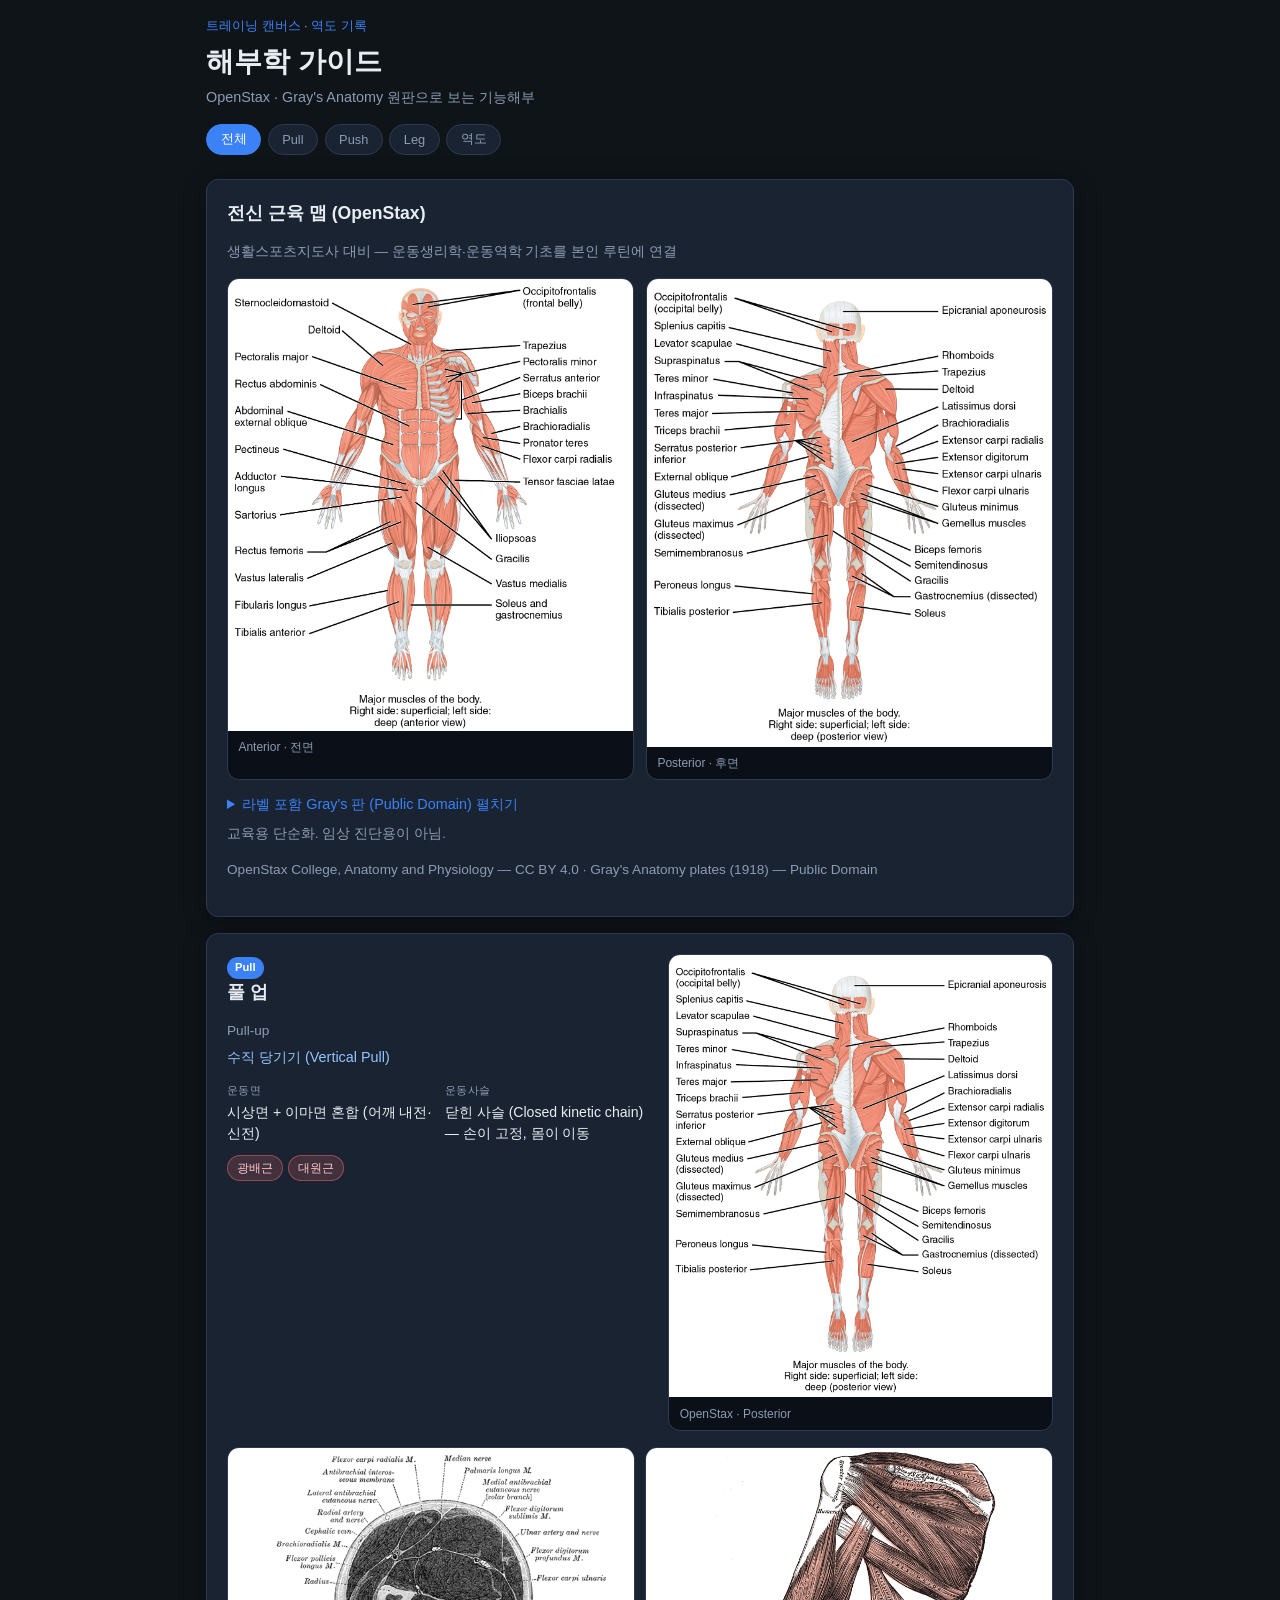
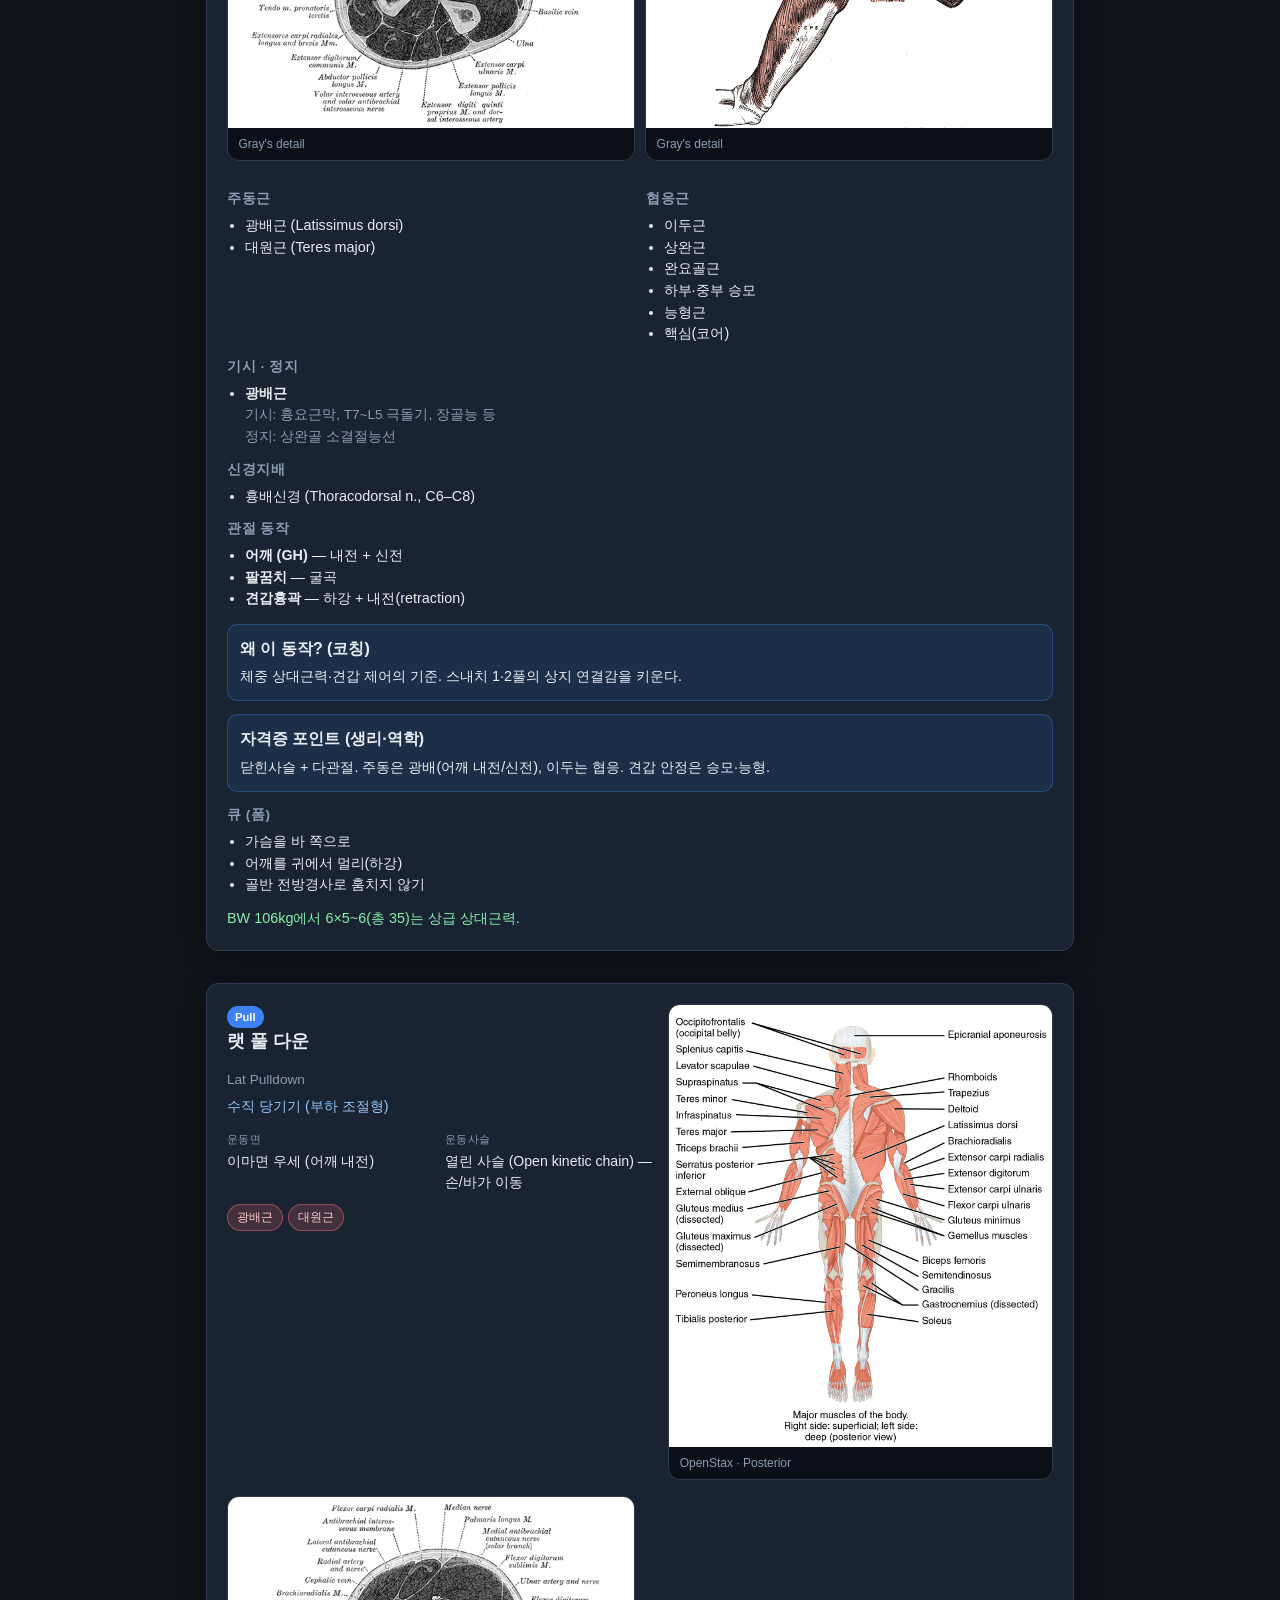
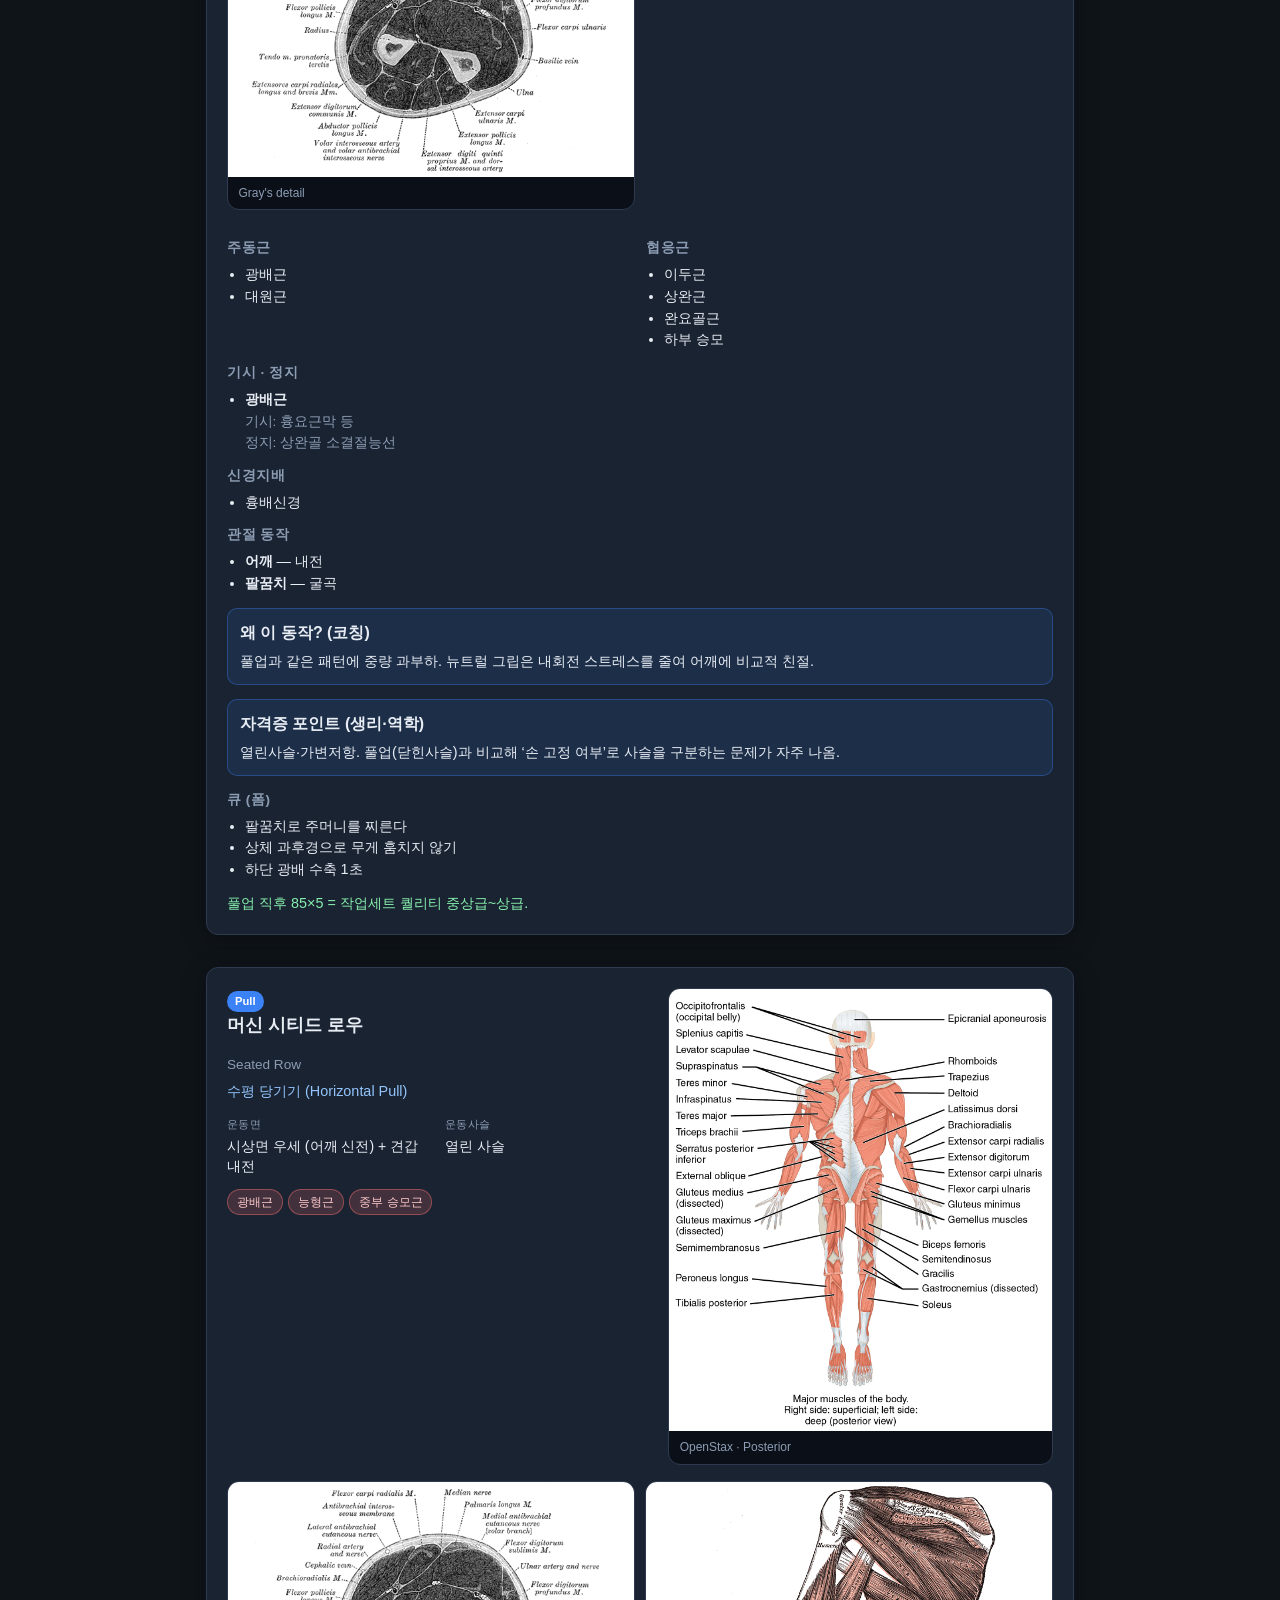
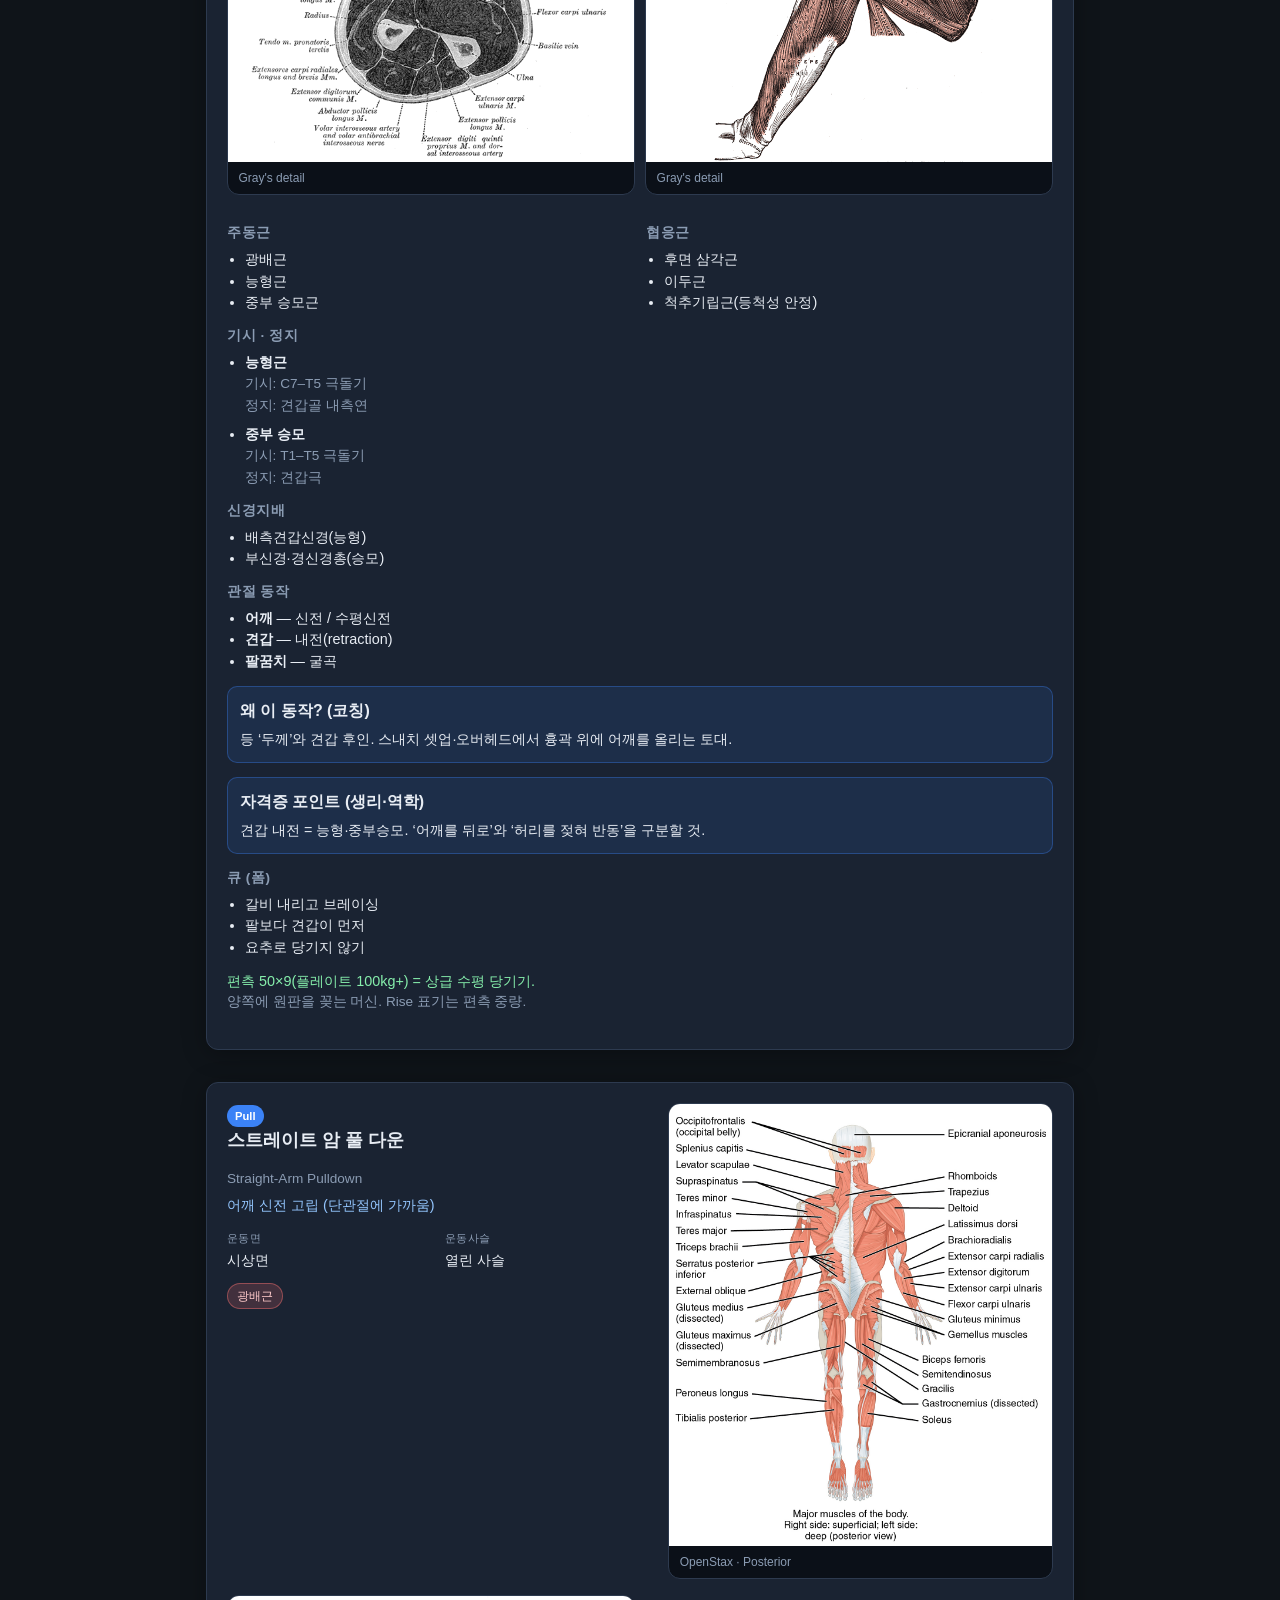
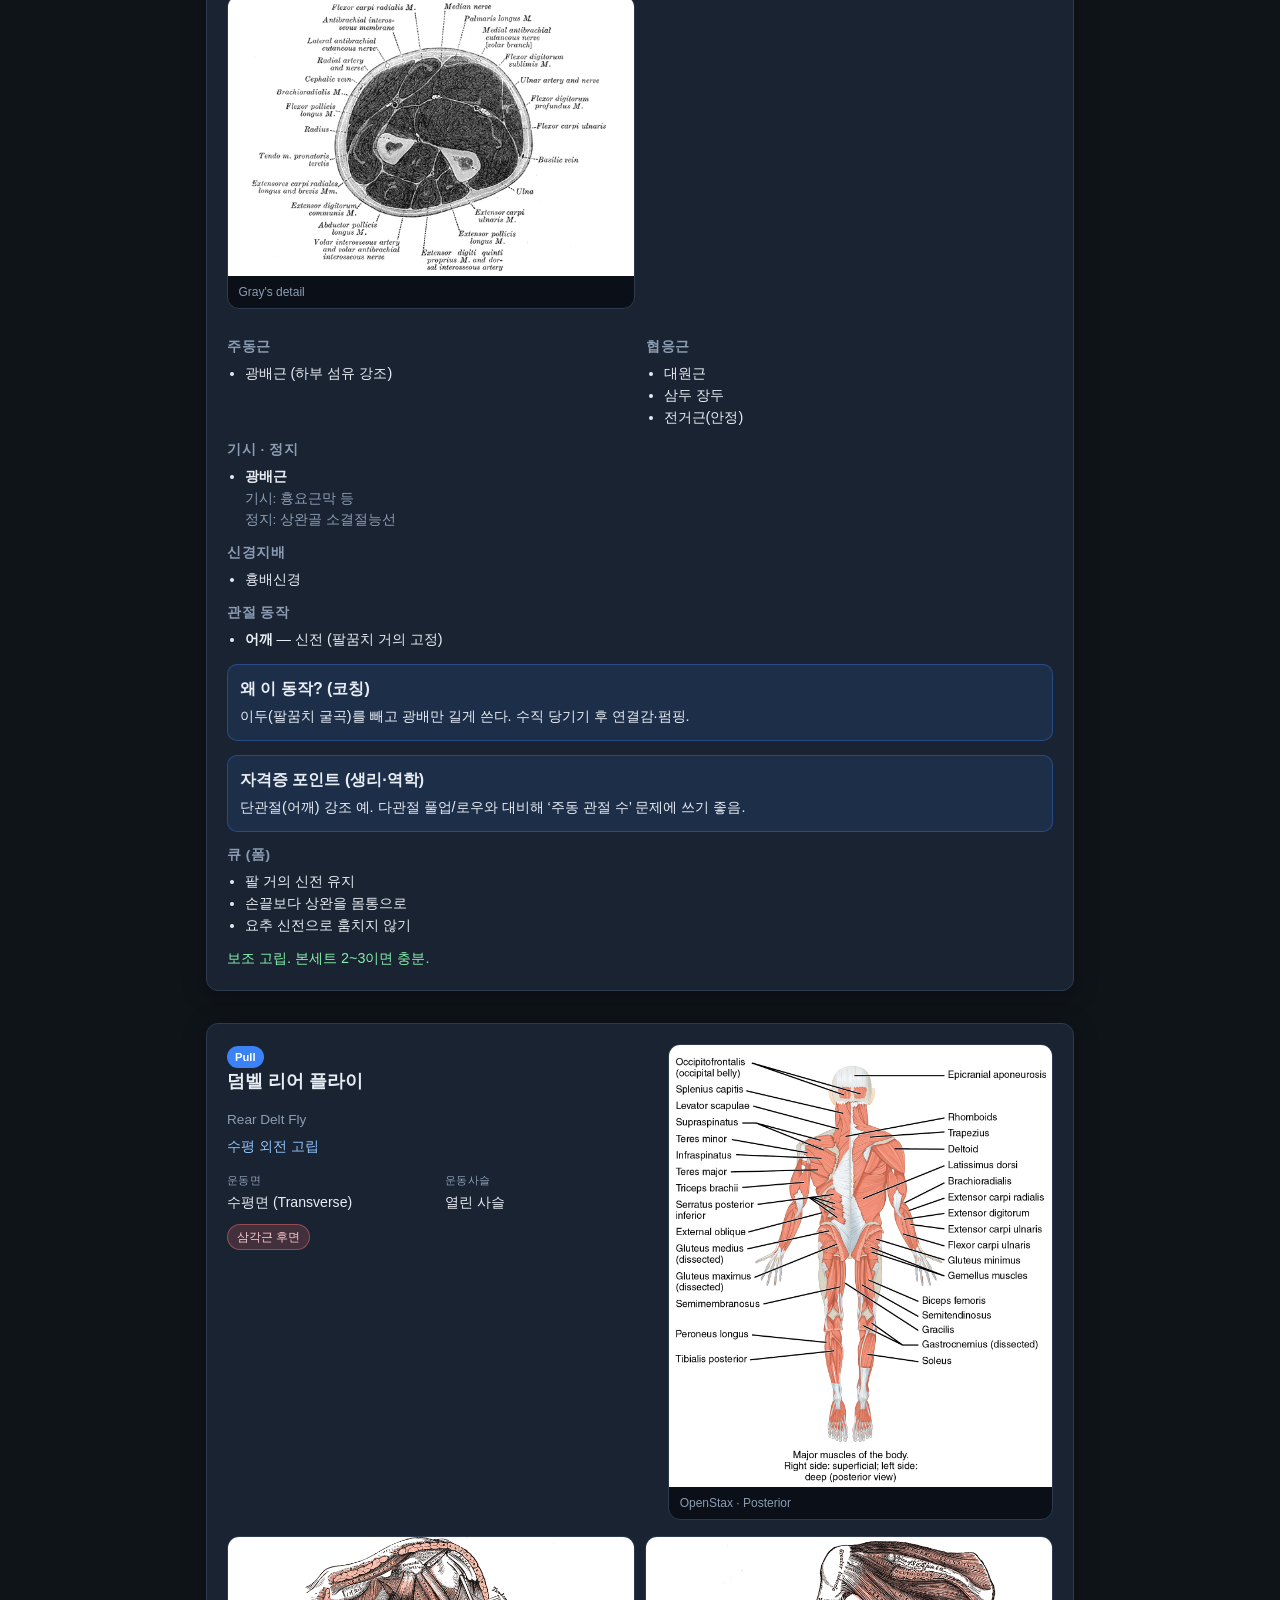
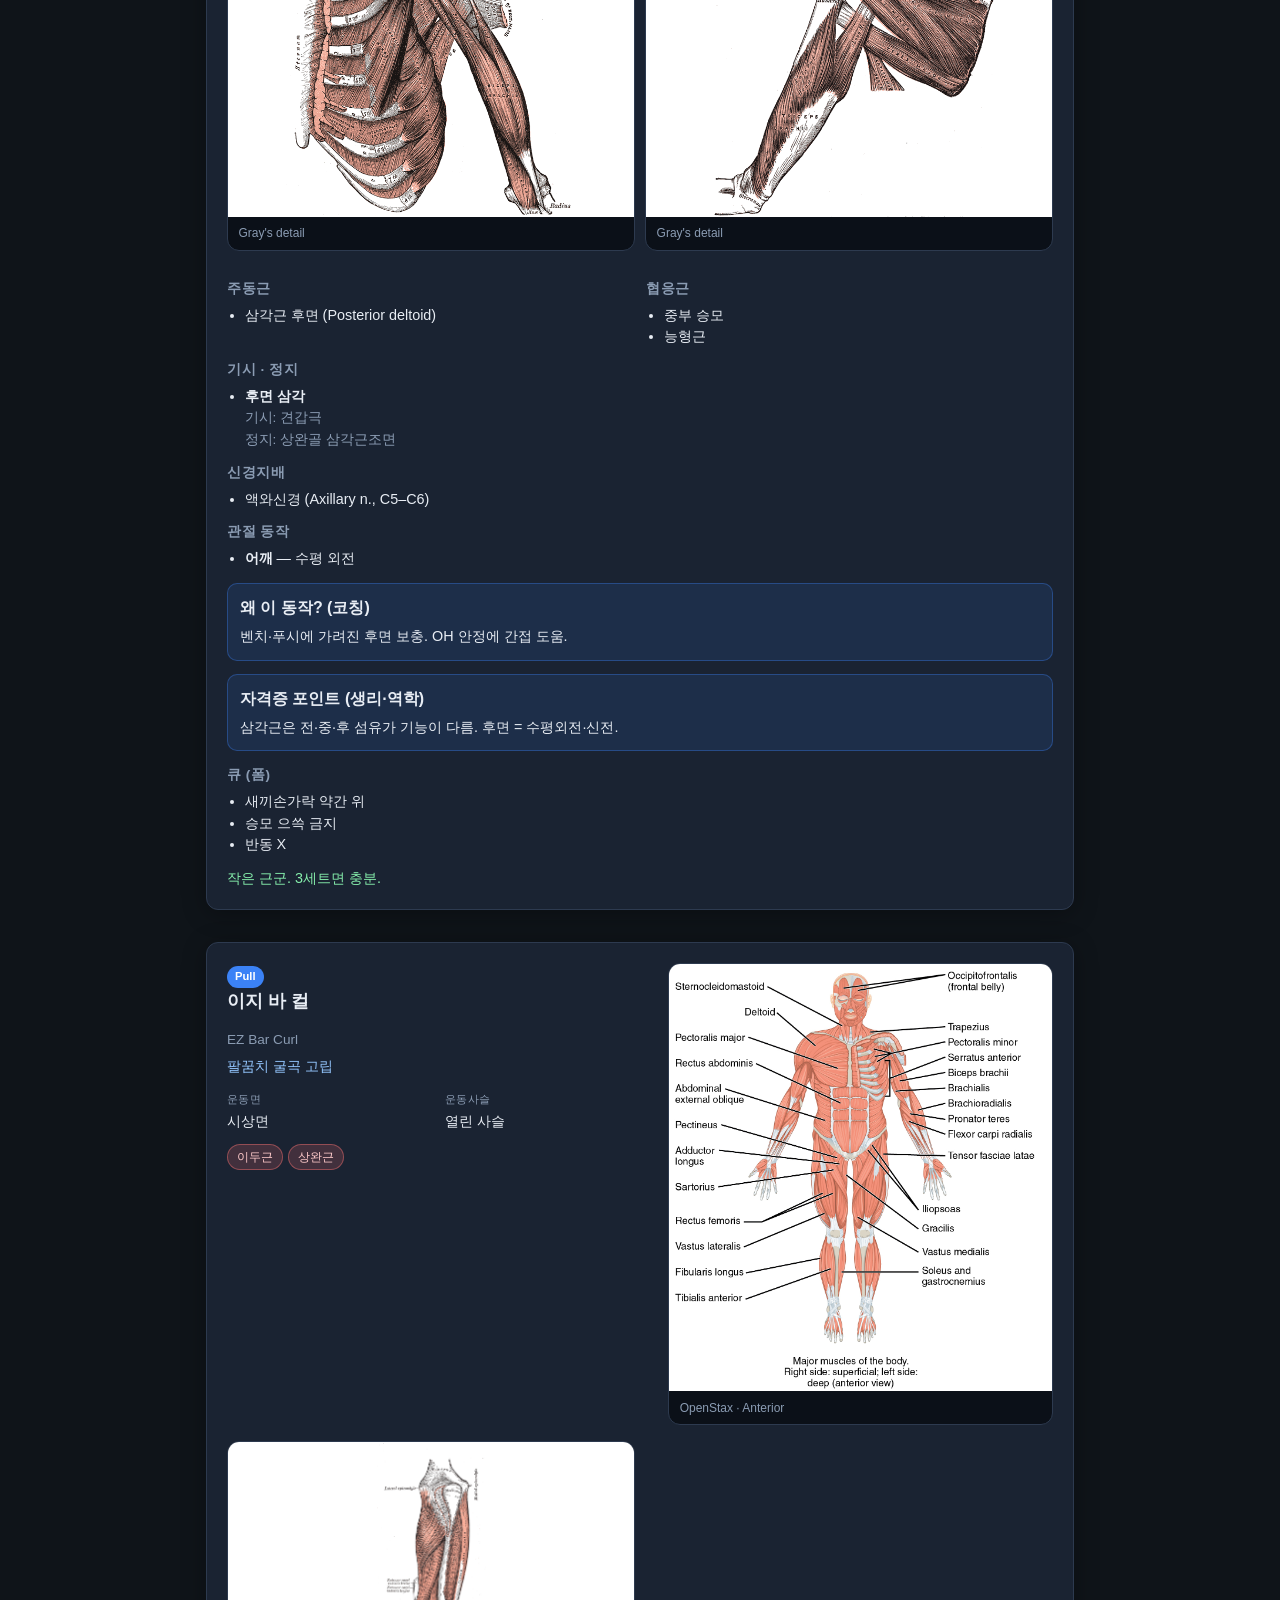
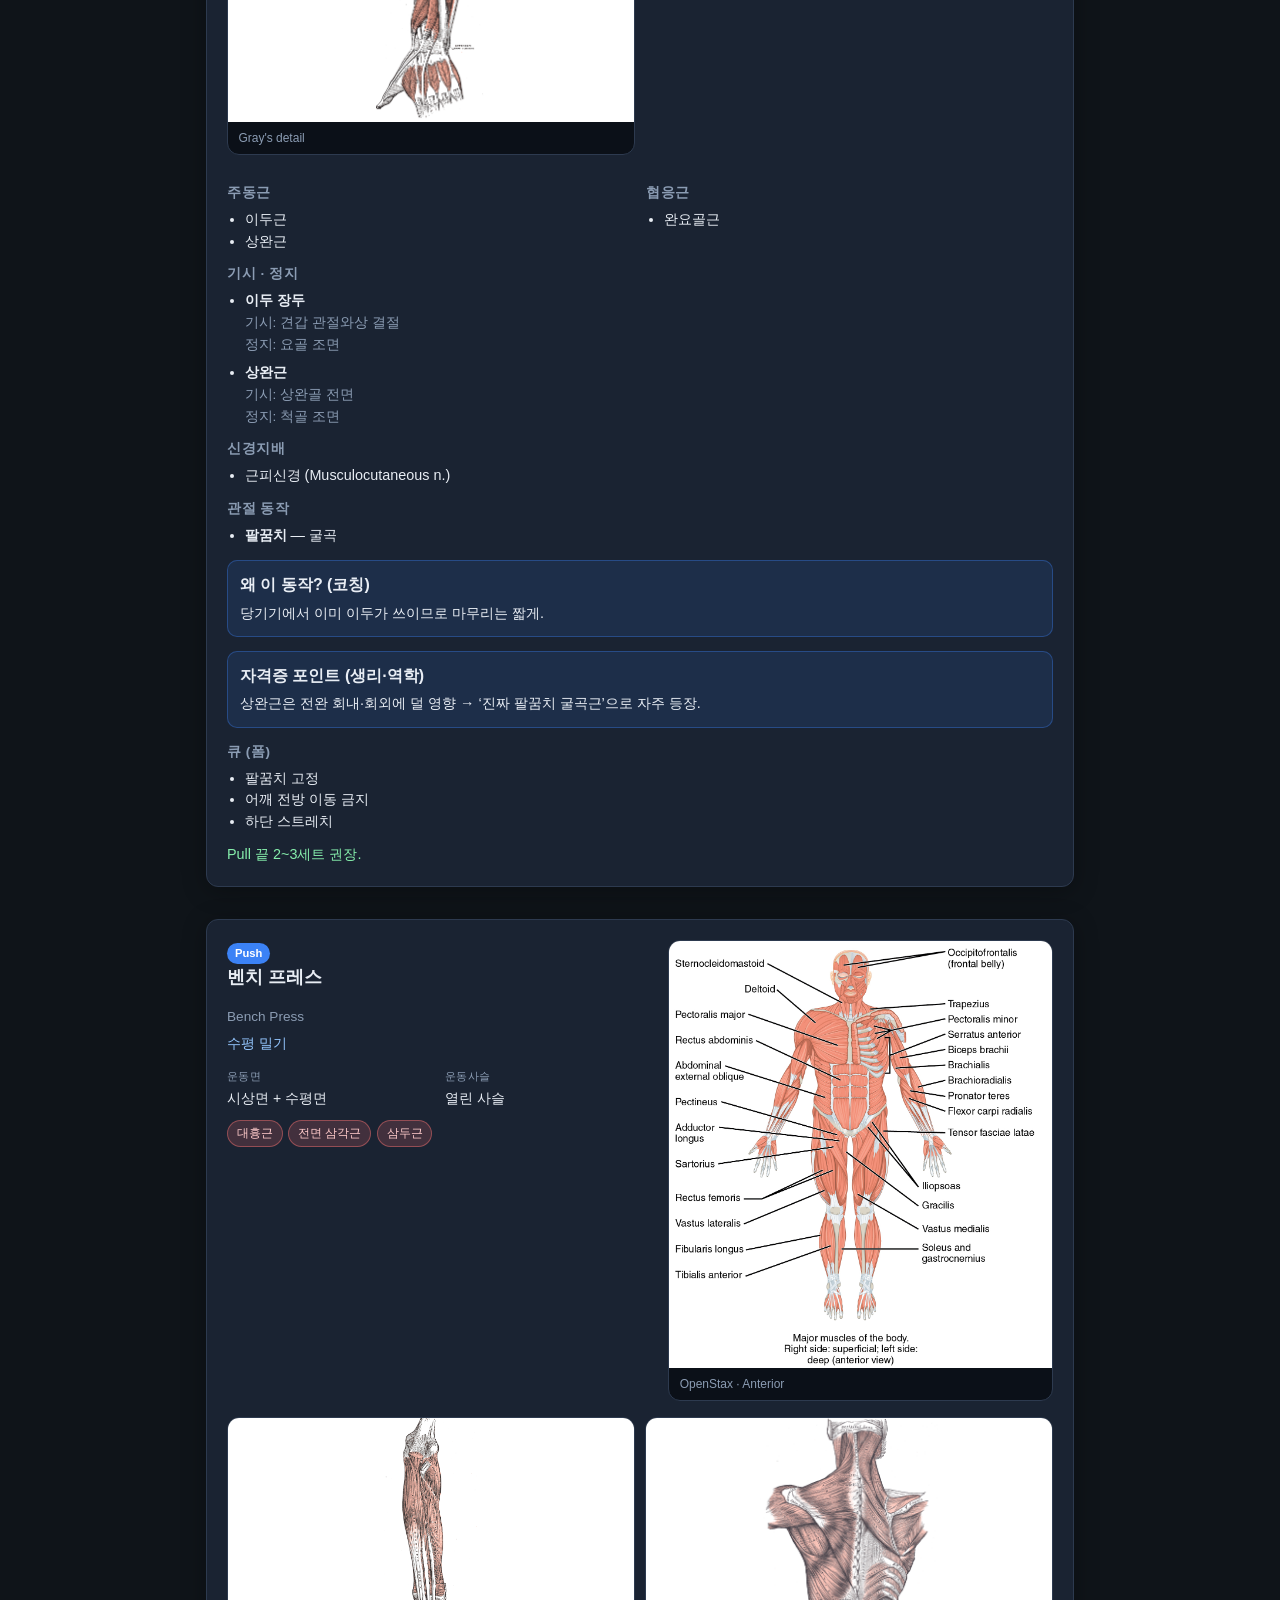
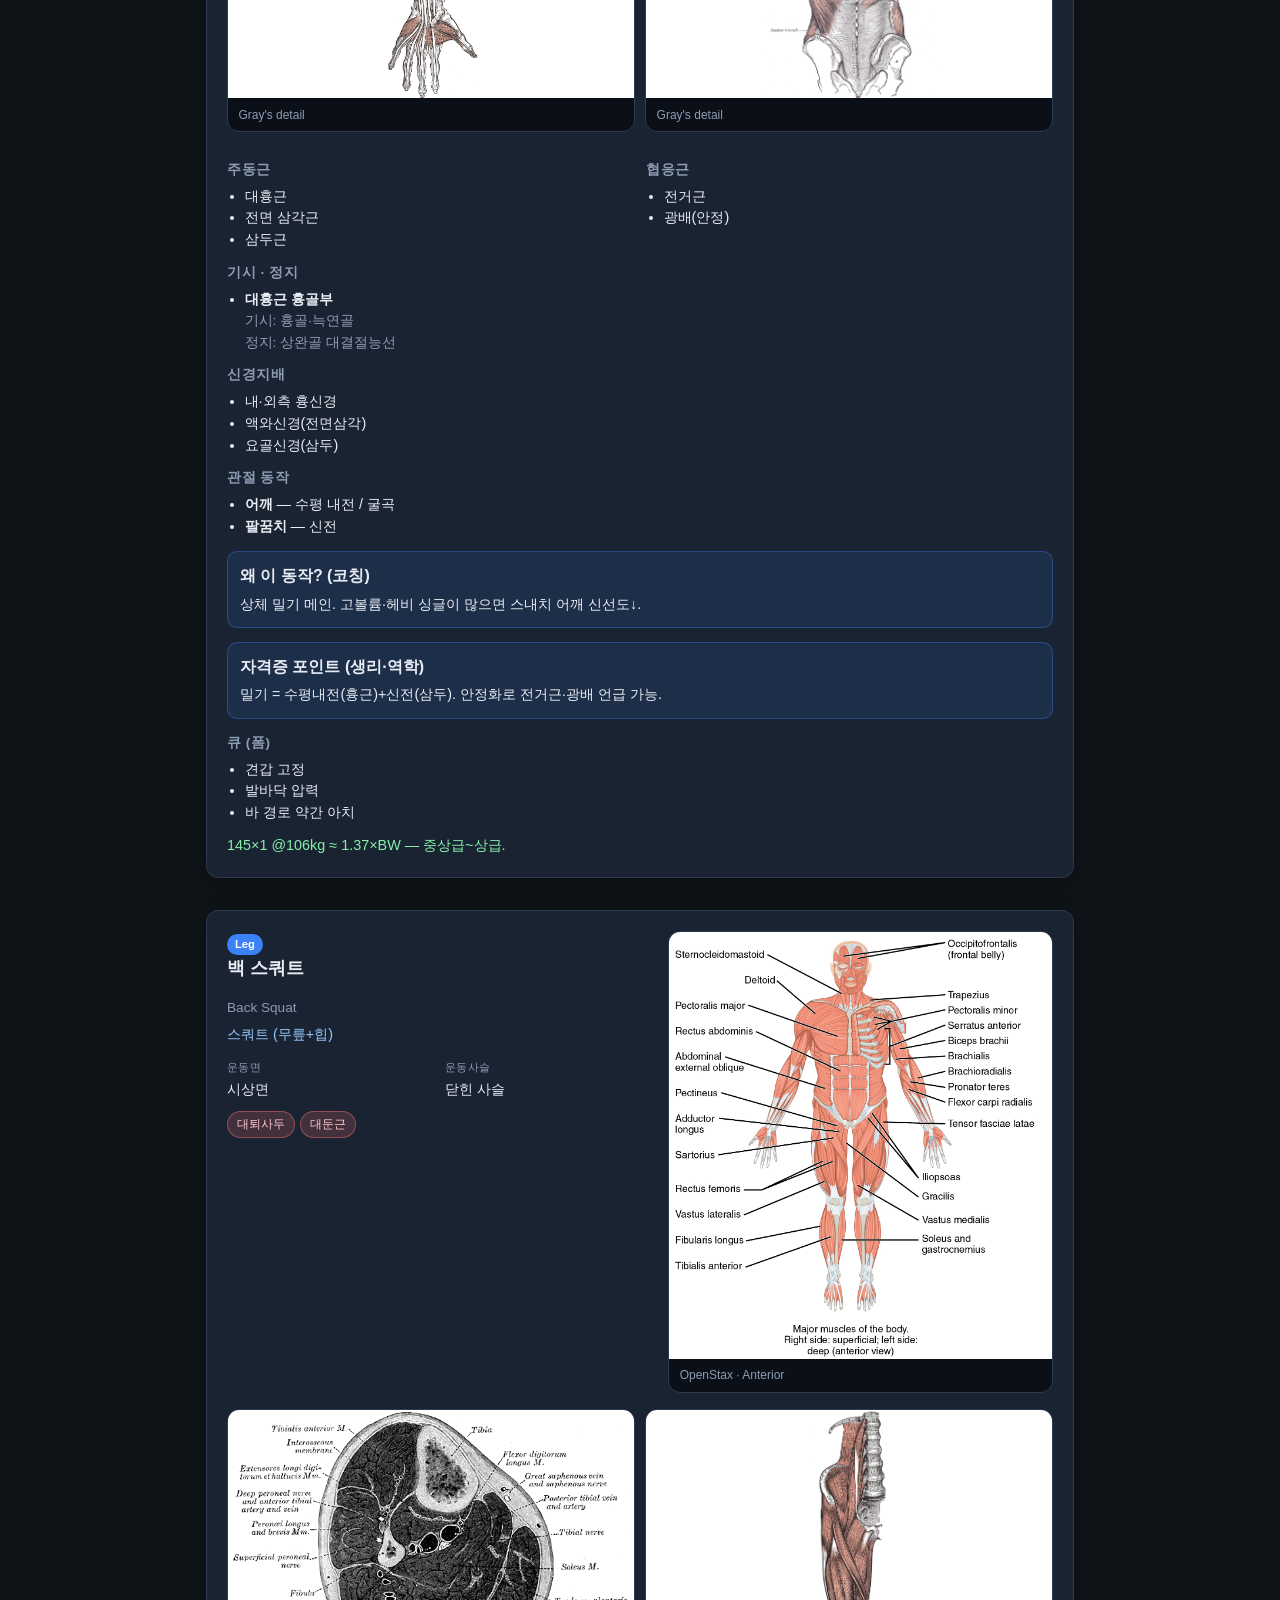
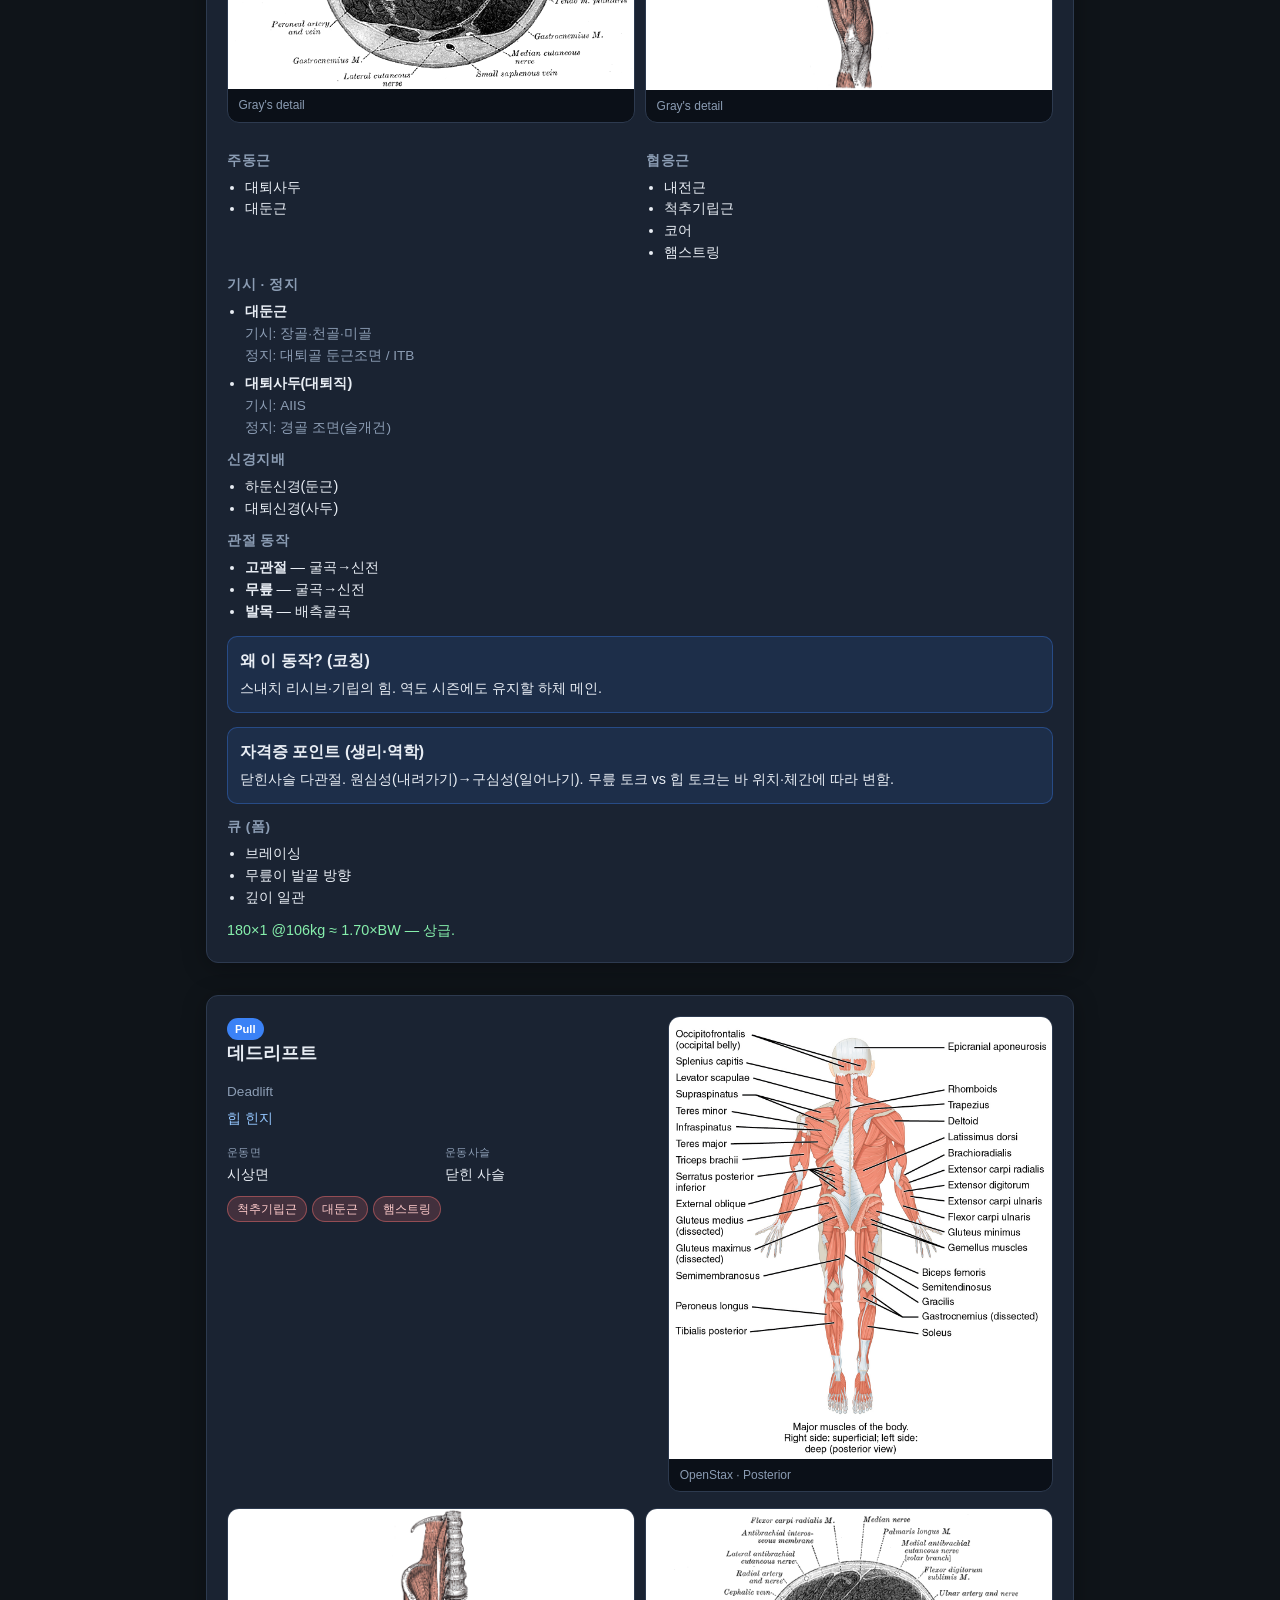
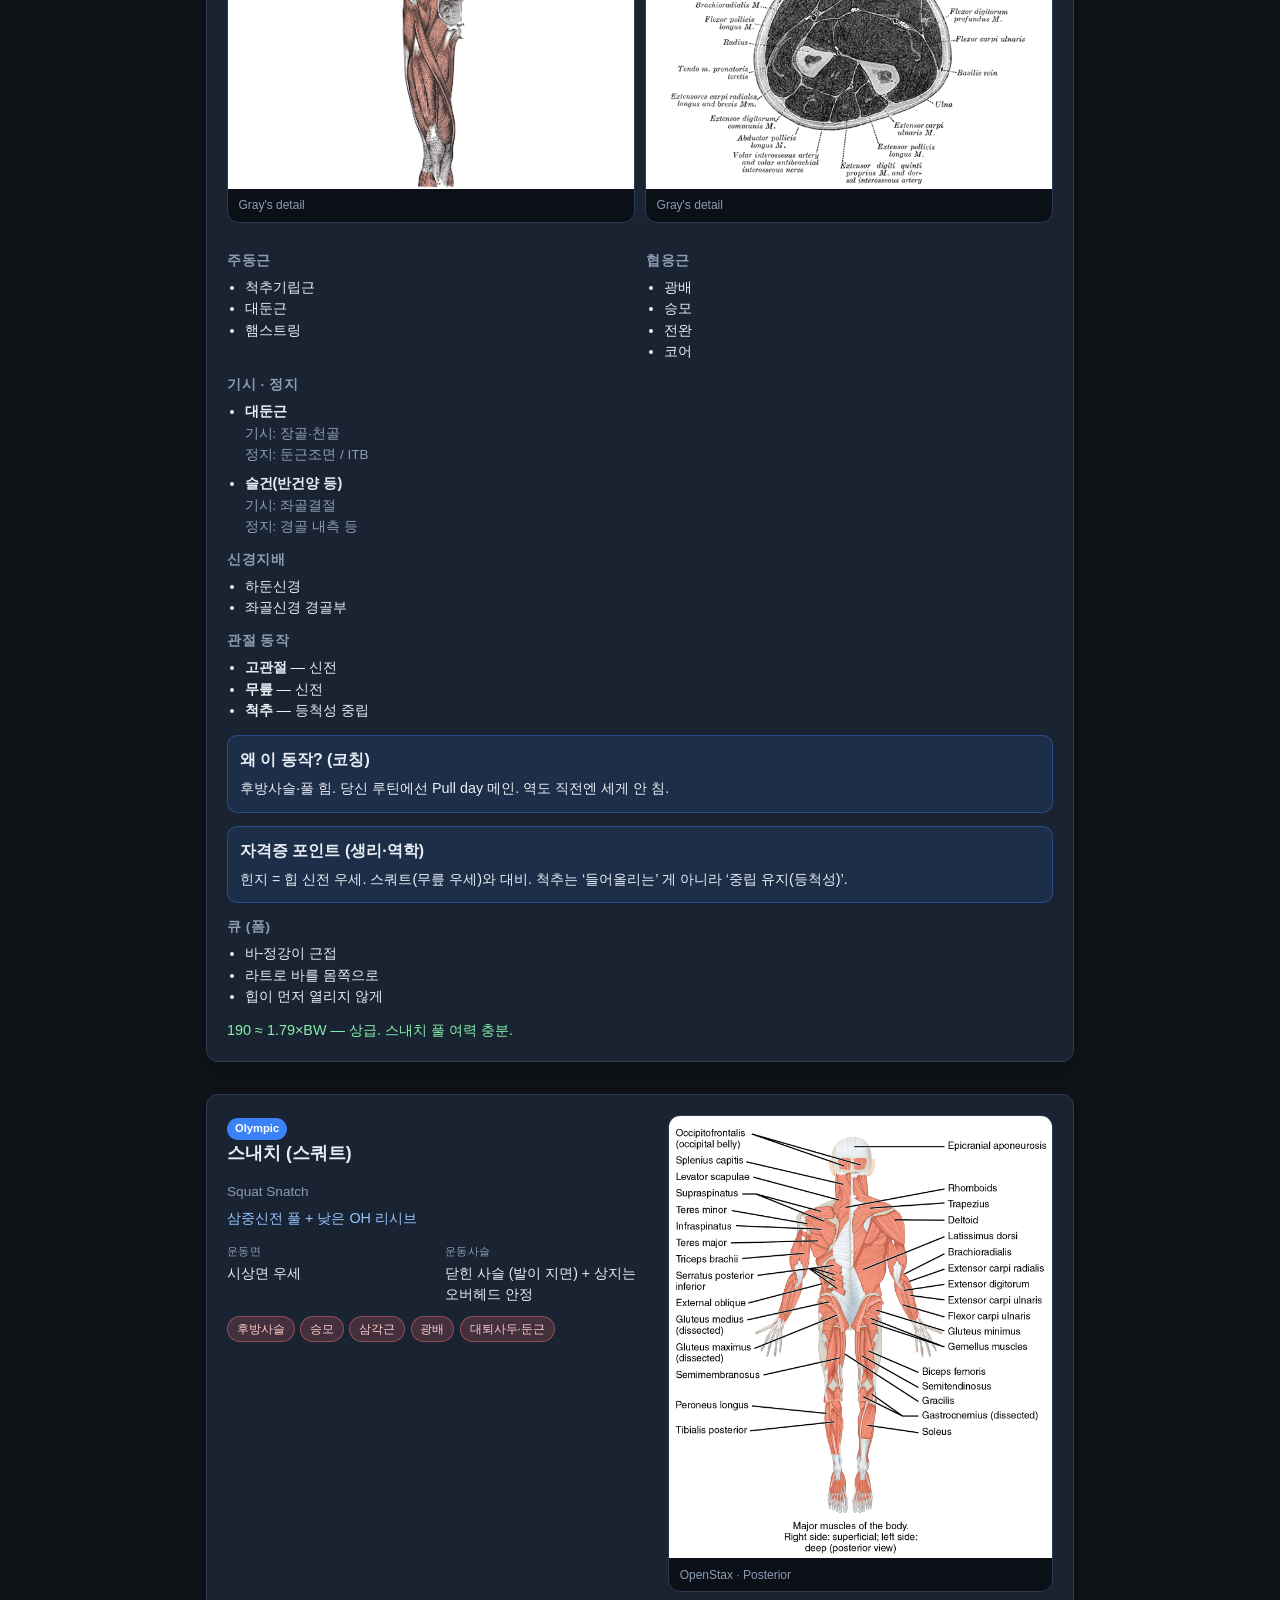
==== commit 0d6093c2: "Replace crude anatomy SVGs with OpenStax and Gray plates Fetch CC BY / public-domain muscle maps fro" ====
--- a/anatomy.html
+++ b/anatomy.html
@@ -14,7 +14,7 @@
       <div class="header__brand">
         <p class="eyebrow"><a href="canvas.html">트레이닝 캔버스</a> · <a href="index.html">역도 기록</a></p>
         <h1>해부학 가이드</h1>
-        <p class="subtitle">생활스포츠지도사 대비 · 본인 루틴으로 배우는 기능해부·역학</p>
+        <p class="subtitle">OpenStax · Gray's Anatomy 원판으로 보는 기능해부</p>
       </div>
       <div class="chip-row" id="category-filters">
         <button class="chip active" data-cat="all">전체</button>
@@ -26,15 +26,34 @@
     </header>
 
     <main>
-      <section class="card legend-card">
-        <h2>보는 법</h2>
-        <div class="legend-grid">
-          <span><i class="swatch swatch-primary"></i> 주동근 (Primary)</span>
-          <span><i class="swatch swatch-secondary"></i> 협응·안정 (Secondary)</span>
-          <span><i class="swatch swatch-muted"></i> 비활성</span>
+      <section class="card">
+        <h2>전신 근육 맵 (OpenStax)</h2>
+        <p class="hint" id="meta-purpose"></p>
+        <div class="plate-pair">
+          <figure class="plate">
+            <img src="assets/anatomy/anterior-openstax.jpg" alt="전면 골격근 — OpenStax" loading="lazy">
+            <figcaption>Anterior · 전면</figcaption>
+          </figure>
+          <figure class="plate">
+            <img src="assets/anatomy/posterior-openstax.jpg" alt="후면 골격근 — OpenStax" loading="lazy">
+            <figcaption>Posterior · 후면</figcaption>
+          </figure>
         </div>
-        <p class="hint" id="meta-purpose"></p>
+        <details class="plate-details">
+          <summary>라벨 포함 Gray's 판 (Public Domain) 펼치기</summary>
+          <div class="plate-pair">
+            <figure class="plate">
+              <img src="assets/anatomy/anterior-gray.png" alt="전면 라벨 — Gray's Anatomy" loading="lazy">
+              <figcaption>Gray's anterior labeled</figcaption>
+            </figure>
+            <figure class="plate">
+              <img src="assets/anatomy/posterior-gray.png" alt="후면 라벨 — Gray's Anatomy" loading="lazy">
+              <figcaption>Gray's posterior labeled</figcaption>
+            </figure>
+          </div>
+        </details>
         <p class="hint" id="meta-disclaimer"></p>
+        <p class="hint" id="meta-attribution"></p>
       </section>
 
       <div id="exercise-grid" class="exercise-grid"></div>
@@ -43,7 +62,7 @@
 
   <template id="exercise-card-tpl">
     <article class="card exercise-card">
-      <div class="exercise-card__top exercise-card__top--wide">
+      <div class="exercise-card__top exercise-card__top--photo">
         <div class="exercise-card__copy">
           <span class="badge-cat"></span>
           <h2 class="ex-name"></h2>
@@ -53,8 +72,23 @@
             <div><span class="meta-label">운동면</span><p class="ex-plane"></p></div>
             <div><span class="meta-label">운동사슬</span><p class="ex-chain"></p></div>
           </div>
+          <div class="focus-chips primary-chips"></div>
         </div>
-        <div class="body-map body-map--lg" aria-hidden="true"></div>
+        <figure class="ex-plate">
+          <img class="ex-plate-img" alt="" loading="lazy">
+          <figcaption class="ex-plate-cap"></figcaption>
+        </figure>
+      </div>
+
+      <div class="detail-plates">
+        <figure class="detail-plate">
+          <img class="detail-img-1" alt="" loading="lazy">
+          <figcaption>Gray's detail</figcaption>
+        </figure>
+        <figure class="detail-plate detail-plate-2 hidden">
+          <img class="detail-img-2" alt="" loading="lazy">
+          <figcaption>Gray's detail</figcaption>
+        </figure>
       </div>
 
       <div class="split-2">
@@ -95,7 +129,6 @@
     </article>
   </template>
 
-  <script src="js/body-map.js"></script>
   <script src="js/anatomy.js"></script>
 </body>
 </html>
--- a/css/lab.css
+++ b/css/lab.css
@@ -442,3 +442,364 @@
 .nav-lab a:hover {
   border-color: var(--accent);
 }
+
+/* Canvas panels reuse weightlifting tab panels */
+.lab main > .panel {
+  display: none;
+}
+
+.lab main > .panel.active {
+  display: block;
+}
+
+.split-panels {
+  display: grid;
+  gap: 1rem;
+}
+
+@media (min-width: 800px) {
+  .split-panels {
+    grid-template-columns: 1fr 1fr;
+  }
+}
+
+.week-checklist {
+  display: grid;
+  gap: 0.5rem;
+  margin-top: 0.75rem;
+}
+
+.check-item {
+  display: grid;
+  grid-template-columns: 2rem 1fr auto;
+  gap: 0.75rem;
+  align-items: center;
+  padding: 0.7rem 0.85rem;
+  background: var(--surface-2);
+  border: 1px solid var(--border);
+  border-radius: 12px;
+}
+
+.check-item p {
+  margin: 0.15rem 0 0;
+  font-size: 0.88rem;
+  color: var(--text-muted);
+}
+
+.check-item--done {
+  border-color: rgba(34, 197, 94, 0.45);
+  background: rgba(34, 197, 94, 0.08);
+}
+
+.check-box {
+  width: 1.5rem;
+  height: 1.5rem;
+  border-radius: 999px;
+  border: 2px solid var(--border);
+  display: grid;
+  place-items: center;
+  font-size: 0.75rem;
+  color: #86efac;
+}
+
+.check-item--done .check-box {
+  border-color: #22c55e;
+  background: rgba(34, 197, 94, 0.2);
+}
+
+.check-status {
+  font-size: 0.75rem;
+  color: var(--text-muted);
+}
+
+.week-skeleton {
+  display: grid;
+  gap: 0.45rem;
+  margin: 0.75rem 0 1rem;
+}
+
+.skel-day {
+  display: grid;
+  grid-template-columns: 2rem 1fr;
+  gap: 0.15rem 0.75rem;
+  padding: 0.65rem 0.75rem;
+  background: var(--surface-2);
+  border-radius: 10px;
+  border-left: 3px solid var(--border);
+}
+
+.skel-day strong {
+  grid-row: span 2;
+  align-self: center;
+}
+
+.skel-focus {
+  font-weight: 600;
+  font-size: 0.9rem;
+}
+
+.skel-day--snatch {
+  border-left-color: #34d399;
+}
+
+.roadmap {
+  display: grid;
+  gap: 0.55rem;
+}
+
+.road-item {
+  display: grid;
+  grid-template-columns: 2.5rem 1fr;
+  gap: 0.65rem;
+  padding: 0.7rem;
+  background: var(--surface-2);
+  border-radius: 10px;
+  border: 1px solid var(--border);
+}
+
+.road-item p {
+  margin: 0.25rem 0 0;
+  font-size: 0.85rem;
+}
+
+.road-phase {
+  width: 2.2rem;
+  height: 2.2rem;
+  border-radius: 999px;
+  display: grid;
+  place-items: center;
+  background: var(--border);
+  font-weight: 700;
+  font-size: 0.85rem;
+}
+
+.road-item--active {
+  border-color: rgba(59, 130, 246, 0.5);
+}
+
+.road-item--active .road-phase {
+  background: var(--accent);
+  color: #fff;
+}
+
+.road-item--upcoming {
+  opacity: 0.75;
+}
+
+.kpi-row {
+  display: grid;
+  grid-template-columns: repeat(2, 1fr);
+  gap: 0.5rem;
+  margin-top: 0.75rem;
+}
+
+@media (min-width: 700px) {
+  .kpi-row {
+    grid-template-columns: repeat(3, 1fr);
+  }
+}
+
+@media (min-width: 900px) {
+  .kpi-row {
+    grid-template-columns: repeat(6, 1fr);
+  }
+}
+
+.kpi {
+  background: var(--surface-2);
+  border: 1px solid var(--border);
+  border-radius: 12px;
+  padding: 0.65rem 0.75rem;
+}
+
+.kpi span {
+  display: block;
+  font-size: 0.7rem;
+  color: var(--text-muted);
+}
+
+.kpi strong {
+  font-size: 1.05rem;
+}
+
+.chart-box {
+  margin-top: 0.5rem;
+  width: 100%;
+  overflow-x: auto;
+}
+
+.chart-box--sm {
+  max-width: 220px;
+}
+
+.chart-svg {
+  width: 100%;
+  height: auto;
+  display: block;
+}
+
+.donut-legend {
+  display: flex;
+  flex-wrap: wrap;
+  gap: 0.5rem 0.85rem;
+  margin-top: 0.5rem;
+  font-size: 0.8rem;
+  color: var(--text-muted);
+}
+
+.donut-legend i {
+  display: inline-block;
+  width: 8px;
+  height: 8px;
+  border-radius: 2px;
+  margin-right: 0.3rem;
+}
+
+.goal-gauges {
+  display: grid;
+  grid-template-columns: repeat(auto-fit, minmax(120px, 1fr));
+  gap: 0.75rem;
+  margin-top: 0.5rem;
+}
+
+.gauge {
+  text-align: center;
+}
+
+.gauge .hint {
+  margin: 0.25rem 0 0;
+  font-size: 0.75rem;
+}
+
+.highlights--cards {
+  display: grid;
+  grid-template-columns: repeat(auto-fill, minmax(140px, 1fr));
+  gap: 0.5rem;
+}
+
+.hl-card {
+  background: var(--surface-2);
+  border: 1px solid var(--border);
+  border-radius: 12px;
+  padding: 0.65rem 0.7rem;
+  display: grid;
+  gap: 0.25rem;
+}
+
+.hl-card--up {
+  border-color: rgba(34, 197, 94, 0.45);
+}
+
+.hl-card .hl-date {
+  font-size: 0.7rem;
+  color: var(--text-muted);
+}
+
+.hl-card .hl-val {
+  color: #86efac;
+  font-size: 0.85rem;
+  font-weight: 600;
+}
+
+/* Real anatomy plates */
+.plate-pair {
+  display: grid;
+  gap: 0.75rem;
+  margin-top: 0.75rem;
+}
+
+@media (min-width: 720px) {
+  .plate-pair {
+    grid-template-columns: 1fr 1fr;
+  }
+}
+
+.plate,
+.ex-plate,
+.detail-plate {
+  margin: 0;
+  background: #0b1018;
+  border: 1px solid var(--border);
+  border-radius: 12px;
+  overflow: hidden;
+}
+
+.plate img,
+.ex-plate img,
+.detail-plate img {
+  display: block;
+  width: 100%;
+  height: auto;
+  background: #fff;
+}
+
+.plate figcaption,
+.ex-plate figcaption,
+.detail-plate figcaption {
+  padding: 0.45rem 0.65rem;
+  font-size: 0.75rem;
+  color: var(--text-muted);
+}
+
+.plate-details {
+  margin-top: 0.85rem;
+}
+
+.plate-details summary {
+  cursor: pointer;
+  color: var(--accent);
+  font-size: 0.9rem;
+  margin-bottom: 0.5rem;
+}
+
+.exercise-card__top--photo {
+  display: grid;
+  gap: 1rem;
+  margin-bottom: 1rem;
+}
+
+@media (min-width: 800px) {
+  .exercise-card__top--photo {
+    grid-template-columns: 1.05fr 0.95fr;
+    align-items: start;
+  }
+}
+
+.focus-chips {
+  display: flex;
+  flex-wrap: wrap;
+  gap: 0.35rem;
+  margin-top: 0.75rem;
+}
+
+.focus-chip {
+  background: rgba(248, 113, 113, 0.18);
+  border: 1px solid rgba(248, 113, 113, 0.45);
+  color: #fecaca;
+  font-size: 0.75rem;
+  padding: 0.2rem 0.55rem;
+  border-radius: 999px;
+}
+
+.detail-plates {
+  display: grid;
+  gap: 0.65rem;
+  margin: 0.5rem 0 1rem;
+}
+
+@media (min-width: 600px) {
+  .detail-plates {
+    grid-template-columns: 1fr 1fr;
+  }
+}
+
+.detail-plate.hidden,
+.hidden {
+  display: none !important;
+}
+
+.detail-plate img {
+  max-height: 280px;
+  object-fit: contain;
+  margin: 0 auto;
+}
